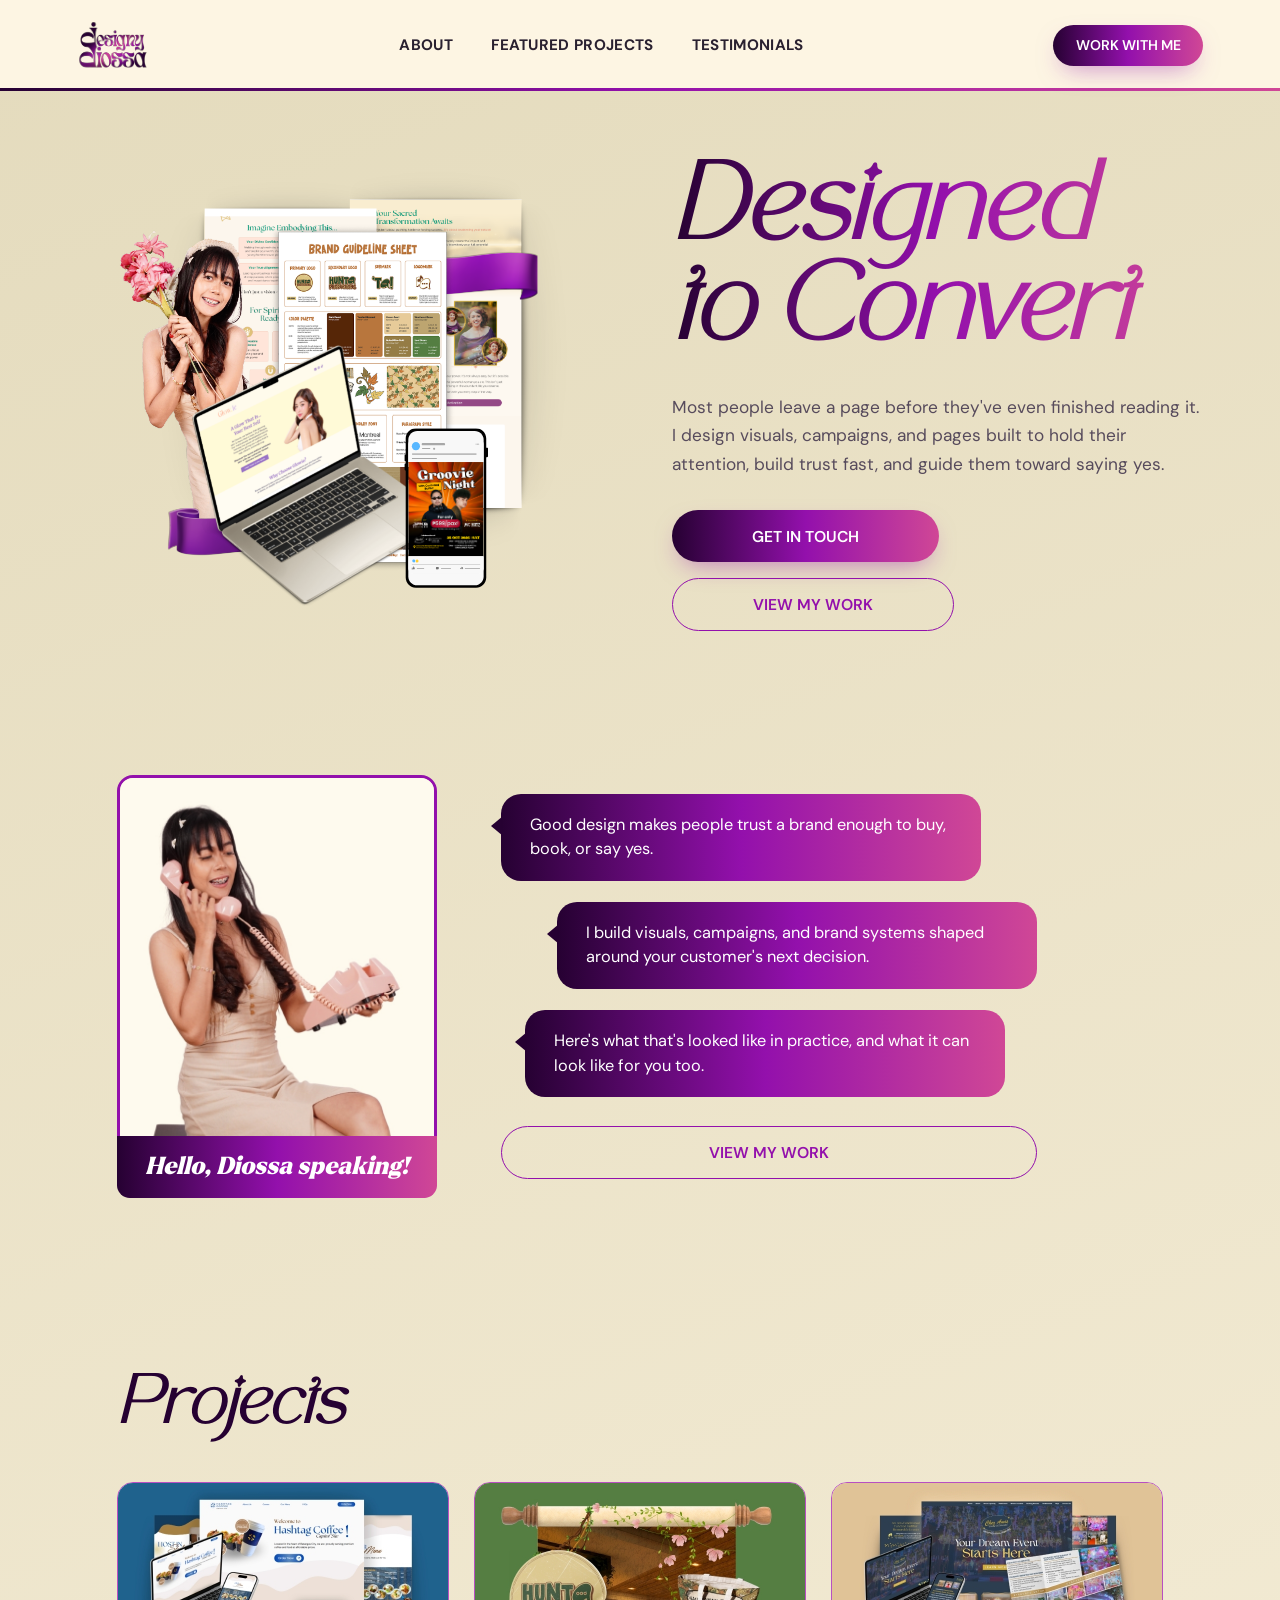
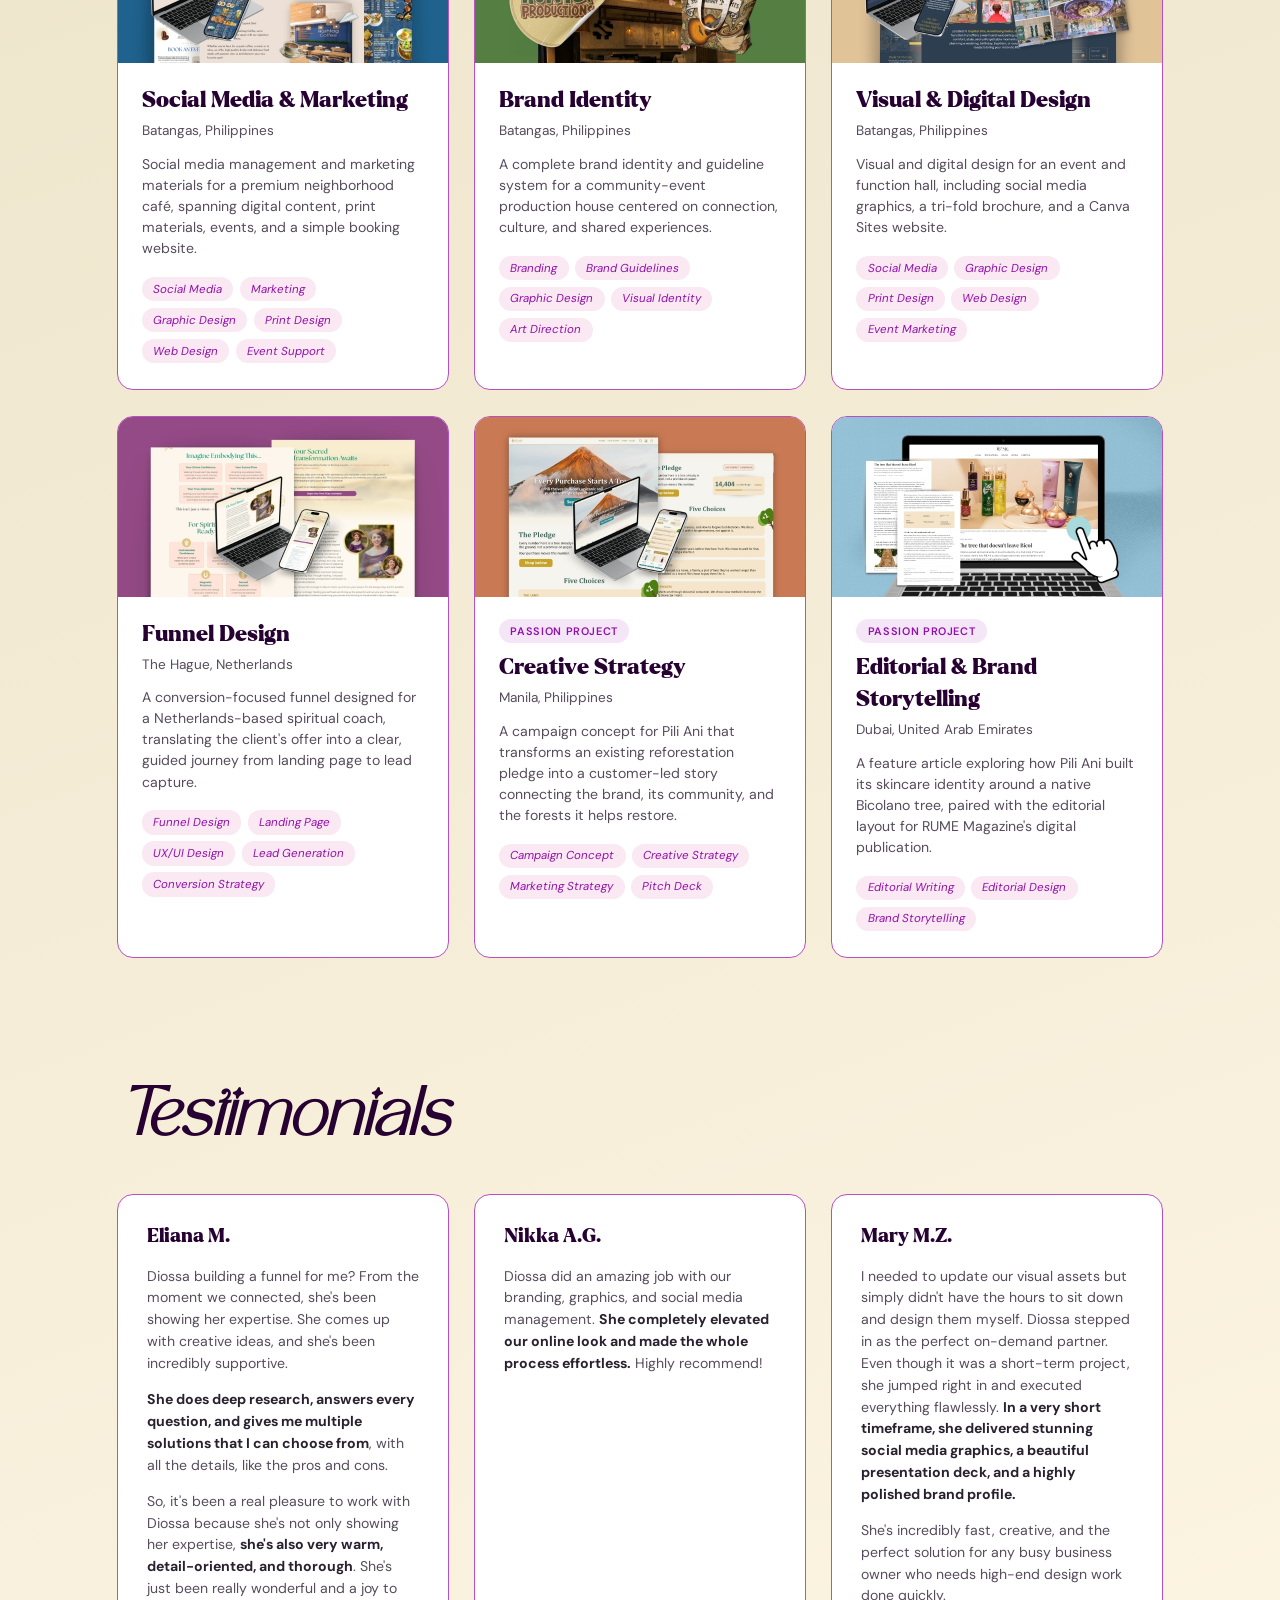
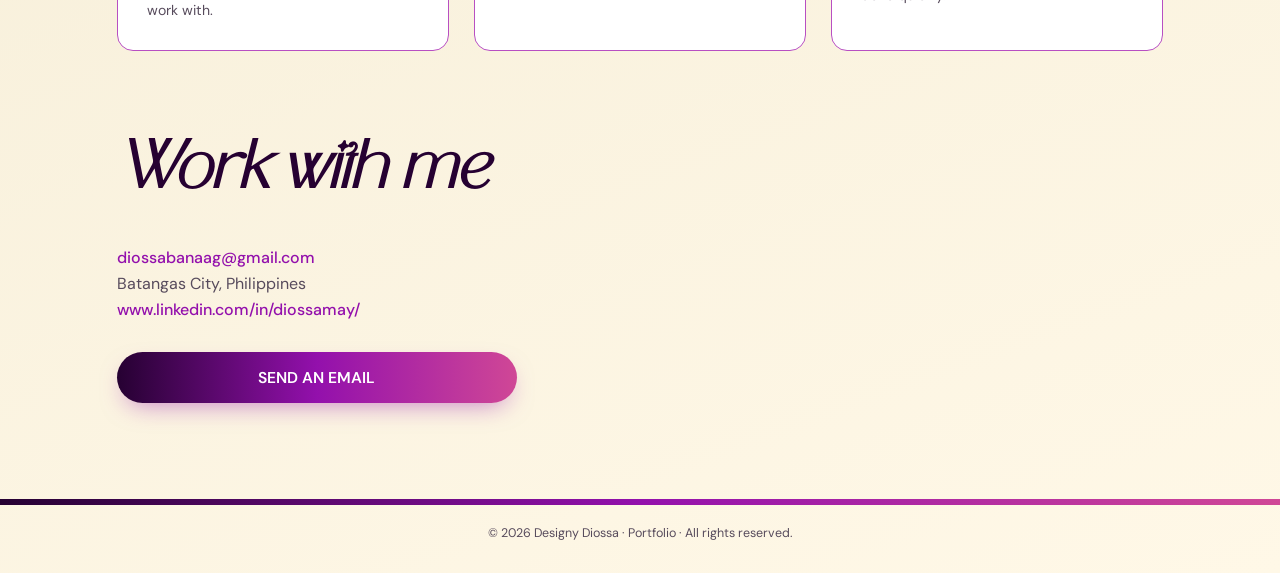
==== index.html @ 398e365a "Moved files" ====
<!DOCTYPE html>
<html lang="en">
<head>
<meta charset="UTF-8">
<meta name="viewport" content="width=device-width, initial-scale=1.0">
<title>Designy Diossa Portfolio</title>
<meta name="description" content="Creating engaging visuals, marketing content, and digital experiences that help businesses stand out and connect with their audience.">

<!-- Favicons -->
<link rel="icon" type="image/png" sizes="32x32" href="assets/favicon-32.png">
<link rel="icon" type="image/png" sizes="16x16" href="assets/favicon-16.png">
<link rel="apple-touch-icon" sizes="180x180" href="assets/favicon-180.png">
<link rel="icon" type="image/png" sizes="192x192" href="assets/favicon-192.png">

<link rel="preconnect" href="https://fonts.googleapis.com">
<link rel="preconnect" href="https://fonts.gstatic.com" crossorigin>
<link href="https://fonts.googleapis.com/css2?family=DM+Sans:wght@400;500;600;700&family=Cormorant+Garamond:ital,wght@0,600;1,600&display=swap" rel="stylesheet">
<link rel="stylesheet" href="style.css">
</head>
<body>

<!-- ============ NAV ============ -->
<nav class="nav">
  <div class="nav-inner">
    <a href="#" class="nav-logo"><img src="assets/wordmark_logo.svg" alt="Designy Diossa"></a>
    <div class="nav-links">
      <a href="#about">About</a>
      <a href="#projects">Featured Projects</a>
      <a href="#testimonials">Testimonials</a>
    </div>
    <a href="#contact" class="btn btn--gradient btn--small">Work With Me</a>
  </div>
</nav>

<!-- ============ HERO ============ -->
<header class="hero" id="about">
  <div class="hero-visual">
    <img src="assets/hero_collage.svg" alt="Sample of Designy Diossa's design work">
  </div>
  <div class="hero-text">
    <h1>Designed<br>to Convert</h1>
    <p class="hero-sub">Most people leave a page before they've even finished reading it. I design visuals, campaigns, and pages built to hold their attention, build trust fast, and guide them toward saying yes.</p>
    <div class="hero-btns">
      <a href="#contact" class="btn btn--gradient">Get in touch</a>
      <a href="#projects" class="btn btn--outline">View my work</a>
    </div>
  </div>
</header>

<!-- ============ INTRO / SPEECH BUBBLES ============ -->
<section class="intro">
  <div class="intro-photo">
    <img src="assets/avatar_card.jpg" alt="Diossa on a retro phone">
    <p class="intro-caption">Hello, Diossa speaking!</p>
  </div>
  <div class="intro-bubbles">
    <div class="bubble bubble--1"><p>Good design makes people trust a brand enough to buy, book, or say yes.</p></div>
    <div class="bubble bubble--2"><p>I build visuals, campaigns, and brand systems shaped around your customer's next decision.</p></div>
    <div class="bubble bubble--3"><p>Here's what that's looked like in practice, and what it can look like for you too.</p></div>
    <a href="#projects" class="btn btn--outline btn--wide">View my work</a>
  </div>
</section>

<!-- ============ PROJECTS ============ -->
<section class="projects" id="projects">
  <h2 class="section-title">Projects</h2>
  <div class="projects-grid">

    <a class="project-card" href="https://designydiossa.netlify.app/hashtag-coffee-smm" target="_blank" rel="noopener">
      <img src="assets/project1_thumb.jpg" alt="Social Media & Marketing project thumbnail">
      <div class="project-card-body">
        <h3>Social Media &amp; Marketing</h3>
        <p class="project-loc">Batangas, Philippines</p>
        <p class="project-desc">Social media management and marketing materials for a premium neighborhood caf&eacute;, spanning digital content, print materials, events, and a simple booking website.</p>
        <div class="tag-row">
          <span class="tag">Social Media</span><span class="tag">Marketing</span><span class="tag">Graphic Design</span>
          <span class="tag">Print Design</span><span class="tag">Web Design</span><span class="tag">Event Support</span>
        </div>
      </div>
    </a>

    <a class="project-card" href="https://designydiossa.netlify.app/hunta-branding" target="_blank" rel="noopener">
      <img src="assets/project2_thumb.jpg" alt="Brand Identity project thumbnail">
      <div class="project-card-body">
        <h3>Brand Identity</h3>
        <p class="project-loc">Batangas, Philippines</p>
        <p class="project-desc">A complete brand identity and guideline system for a community-event production house centered on connection, culture, and shared experiences.</p>
        <div class="tag-row">
          <span class="tag">Branding</span><span class="tag">Brand Guidelines</span><span class="tag">Graphic Design</span>
          <span class="tag">Visual Identity</span><span class="tag">Art Direction</span>
        </div>
      </div>
    </a>

    <a class="project-card" href="https://designydiossa.netlify.app/chez-amis-smm" target="_blank" rel="noopener">
      <img src="assets/project3_thumb.jpg" alt="Visual & Digital Design project thumbnail">
      <div class="project-card-body">
        <h3>Visual &amp; Digital Design</h3>
        <p class="project-loc">Batangas, Philippines</p>
        <p class="project-desc">Visual and digital design for an event and function hall, including social media graphics, a tri-fold brochure, and a Canva Sites website.</p>
        <div class="tag-row">
          <span class="tag">Social Media</span><span class="tag">Graphic Design</span><span class="tag">Print Design</span>
          <span class="tag">Web Design</span><span class="tag">Event Marketing</span>
        </div>
      </div>
    </a>

    <a class="project-card" href="https://designydiossa.netlify.app/alchemy-of-unity-funnels" target="_blank" rel="noopener">
      <img src="assets/project4_thumb.jpg" alt="Funnel Design project thumbnail">
      <div class="project-card-body">
        <h3>Funnel Design</h3>
        <p class="project-loc">The Hague, Netherlands</p>
        <p class="project-desc">A conversion-focused funnel designed for a Netherlands-based spiritual coach, translating the client's offer into a clear, guided journey from landing page to lead capture.</p>
        <div class="tag-row">
          <span class="tag">Funnel Design</span><span class="tag">Landing Page</span><span class="tag">UX/UI Design</span>
          <span class="tag">Lead Generation</span><span class="tag">Conversion Strategy</span>
        </div>
      </div>
    </a>

    <a class="project-card" href="https://designydiossa.netlify.app/pili-ani-pitch" target="_blank" rel="noopener">
      <img src="assets/project5_thumb.jpg" alt="Creative Strategy project thumbnail">
      <div class="project-card-body">
        <span class="passion-tag">Passion Project</span>
        <h3>Creative Strategy</h3>
        <p class="project-loc">Manila, Philippines</p>
        <p class="project-desc">A campaign concept for Pili Ani that transforms an existing reforestation pledge into a customer-led story connecting the brand, its community, and the forests it helps restore.</p>
        <div class="tag-row">
          <span class="tag">Campaign Concept</span><span class="tag">Creative Strategy</span>
          <span class="tag">Marketing Strategy</span><span class="tag">Pitch Deck</span>
        </div>
      </div>
    </a>

    <a class="project-card" href="https://designydiossa.netlify.app/rume-editorial" target="_blank" rel="noopener">
      <img src="assets/project6_thumb.jpg" alt="Editorial & Brand Storytelling project thumbnail">
      <div class="project-card-body">
        <span class="passion-tag">Passion Project</span>
        <h3>Editorial &amp; Brand Storytelling</h3>
        <p class="project-loc">Dubai, United Arab Emirates</p>
        <p class="project-desc">A feature article exploring how Pili Ani built its skincare identity around a native Bicolano tree, paired with the editorial layout for RUME Magazine's digital publication.</p>
        <div class="tag-row">
          <span class="tag">Editorial Writing</span><span class="tag">Editorial Design</span><span class="tag">Brand Storytelling</span>
        </div>
      </div>
    </a>

  </div>
</section>

<!-- ============ TESTIMONIALS ============ -->
<section class="testimonials" id="testimonials">
  <h2 class="section-title">Testimonials</h2>
  <div class="testimonials-grid">

    <div class="testimonial-card">
      <h4>Eliana M.</h4>
      <p>Diossa building a funnel for me? From the moment we connected, she's been showing her expertise. She comes up with creative ideas, and she's been incredibly supportive.</p>
      <p><strong>She does deep research, answers every question, and gives me multiple solutions that I can choose from</strong>, with all the details, like the pros and cons.</p>
      <p>So, it's been a real pleasure to work with Diossa because she's not only showing her expertise, <strong>she's also very warm, detail-oriented, and thorough</strong>. She's just been really wonderful and a joy to work with.</p>
    </div>

    <div class="testimonial-card">
      <h4>Nikka A.G.</h4>
      <p>Diossa did an amazing job with our branding, graphics, and social media management. <strong>She completely elevated our online look and made the whole process effortless.</strong> Highly recommend!</p>
    </div>

    <div class="testimonial-card">
      <h4>Mary M.Z.</h4>
      <p>I needed to update our visual assets but simply didn't have the hours to sit down and design them myself. Diossa stepped in as the perfect on-demand partner. Even though it was a short-term project, she jumped right in and executed everything flawlessly. <strong>In a very short timeframe, she delivered stunning social media graphics, a beautiful presentation deck, and a highly polished brand profile.</strong></p>
      <p>She's incredibly fast, creative, and the perfect solution for any busy business owner who needs high-end design work done quickly.</p>
    </div>

  </div>
</section>

<!-- ============ CONTACT ============ -->
<section class="contact" id="contact">
  <h2 class="section-title">Work with me</h2>
  <div class="contact-info">
    <p><a href="mailto:diossabanaag@gmail.com">diossabanaag@gmail.com</a></p>
    <p>Batangas City, Philippines</p>
    <p><a href="https://www.linkedin.com/in/diossamay/" target="_blank" rel="noopener">www.linkedin.com/in/diossamay/</a></p>
  </div>
  <a href="mailto:diossabanaag@gmail.com" class="btn btn--gradient btn--wide">Send an Email</a>
</section>

<footer class="site-footer">
  <div class="footer-bar"></div>
  <p>&copy; 2026 Designy Diossa &middot; Portfolio &middot; All rights reserved.</p>
</footer>

<script src="script.js"></script>
</body>
</html>
---- style.css ----
/* ===========================================================
   Designy Diossa — Portfolio Home
   =========================================================== */
@font-face {
  font-family: 'Larken';
  src: url('assets/fonts/Larken.ttf') format('truetype');
  font-weight: normal;
  font-style: normal;
}
@font-face {
  font-family: 'Tan Mon Cheri';
  src: url('assets/fonts/TAN-MON-CHERI.otf') format('opentype');
  font-weight: normal;
  font-style: normal;
}

:root {
  --grad-btn: linear-gradient(90deg, #260132, #9310AC, #D04796);
  --bg-start: #e4dbbd;
  --bg-end: #fff8e7;
  --plum: #260132;
  --magenta: #9310AC;
  --pink: #D04796;
  --ink: #2A2130;
  --ink-soft: #574B5C;

  --font-display: 'Larken', Georgia, serif;
  --font-hero: 'Tan Mon Cheri', Georgia, serif;
  --font-body: 'DM Sans', -apple-system, 'Segoe UI', sans-serif;
}

* { box-sizing: border-box; }
html { scroll-behavior: smooth; }

body {
  margin: 0;
  font-family: var(--font-body);
  color: var(--ink);
  background: linear-gradient(160deg, var(--bg-start), var(--bg-end));
  -webkit-font-smoothing: antialiased;
}

img { max-width: 100%; display: block; }
a { color: inherit; }

/* ============ BUTTONS ============ */
.btn {
  display: inline-flex;
  align-items: center;
  justify-content: center;
  padding: 0.95rem 5rem;
  border-radius: 30px;  font-family: var(--font-body);
  font-weight: 600;
  font-size: 0.98rem;
  text-decoration: none;
  cursor: pointer;
  border: none;
  text-transform: uppercase;
  transition: transform 0.2s, box-shadow 0.2s;
}
.btn--gradient {
  background: var(--grad-btn);
  color: #fff;
  box-shadow: 0 10px 26px -10px rgba(147,16,172,0.55);
}
.btn--gradient:hover { transform: translateY(-2px); box-shadow: 0 14px 30px -10px rgba(147,16,172,0.6); }
.btn--outline {
  background: transparent;
  color: var(--magenta);
  border: 1.5px solid var(--magenta);
}
.btn--outline:hover { background: rgba(147,16,172,0.06); transform: translateY(-2px); }
.btn--small { padding: 0.7rem 1.4rem; font-size: 0.88rem; }
.btn--wide { width: 100%; max-width: 500px; }

/* ============ NAV ============ */
.nav { padding: 1.4rem 6vw; position: sticky; top: 0; background: rgba(255,248,231,0.9); backdrop-filter: blur(8px); z-index: 50; }
.nav::after { content: ''; position: absolute; bottom: 0; left: 0; right: 0; height: 3px; background: var(--grad-btn); }
.nav-inner { max-width: 1200px; margin: 0 auto; display: flex; align-items: center; justify-content: space-between; }
.nav-logo img { height: 46px; width: auto; }
.nav-links { display: flex; gap: 2.4rem; }
.nav-links a { text-decoration: none; color: var(--ink); font-weight: 700; font-size: 0.95rem; letter-spacing: 0.02em; text-transform: uppercase; }
.nav-links a:hover { color: var(--magenta); }

/* ============ HERO ============ */
.hero {
  max-width: 1400px;
  margin: 2rem auto 0;
  padding: 2rem 6vw 4rem;
  display: flex;
  align-items: center;
  gap: 4rem;
}
.hero-visual { flex: 1; }
.hero-visual img { border-radius: 14px; }
.hero-text { flex: 1; }
.hero-text h1 {
  font-family: var(--font-hero);
  font-style: italic;
  font-weight: 600;
  font-size: clamp(3rem, 6vw, 4.8rem);
  line-height: 1.3;
  padding-top: 0.15em;    
  padding-bottom: 0.1em;
  margin: 0 0 1.2rem;
  background: var(--grad-btn);
  -webkit-background-clip: text;
  background-clip: text;
  color: transparent;
  overflow: visible;     
}
.hero-sub { font-size: 1.08rem; line-height: 1.65; color: var(--ink-soft); max-width: 46ch; margin: 0 0 2rem; }
.hero-btns { display: flex; gap: 1rem; flex-wrap: wrap; }

/* ============ INTRO / BUBBLES ============ */
.intro {
  max-width: 1200px;
  margin: 3rem auto;
  padding: 2rem 6vw 5rem;
  display: flex;
  gap: 4rem;
  align-items: center;
}
.intro-photo { flex: 0 0 320px; position: relative; }
.intro-photo img { border: 3px solid var(--magenta); border-radius: 16px; width: 100%; }
.intro-caption {
  position: absolute;
  bottom: 0; left: 0; right: 0;
  margin: 0;
  background: var(--grad-btn);
  color: #fff;
  font-family: var(--font-display);
  font-style: italic;
  font-size: 1.5rem;
  text-align: center;
  padding: 0.9rem;
  border-radius: 0 0 13px 13px;
}
.intro-bubbles { flex: 1; display: flex; flex-direction: column; gap: 1.3rem; align-items: flex-start; }
.bubble {
  position: relative;
  background: var(--grad-btn);
  color: #fff;
  padding: 1.2rem 1.8rem;
  border-radius: 20px;   /* was 24px 24px 24px 4px — now uniform */
  max-width: 480px;
}
.bubble::after {
  content: '';
  position: absolute;
  left: -10px;
  top: 22px;
  width: 0;
  height: 0;
  border-top: 10px solid transparent;
  border-bottom: 10px solid transparent;
  border-right: 12px solid #260132;
}
.bubble p { margin: 0; font-size: 1.02rem; line-height: 1.5; }
.bubble--1 { align-self: flex-start; }
.bubble--2 { align-self: flex-start; margin-left: 3.5rem; }
.bubble--3 { align-self: flex-start; margin-left: 1.5rem; }
.intro-bubbles .btn {
  margin-top: 0.5rem;
  align-self: flex-start; width: calc(3.5rem + 480px);  max-width: 100%; }

/* ============ SECTION TITLES ============ */
.section-title {
  font-family: var(--font-hero);
  font-style: italic;
  font-weight: 600;
  font-size: clamp(2.2rem, 4.5vw, 3rem);
  color: var(--plum);
  margin: 0 0 2.5rem;
}
/* ============ PROJECTS ============ */
.projects { max-width: 1200px; margin: 0 auto; padding: 3rem 6vw 5rem; }
.projects-grid { display: grid; grid-template-columns: repeat(3, 1fr); gap: 1.6rem; }
.project-card {
  display: block;
  text-decoration: none;
  color: var(--ink);
  background: #fff;
  border: 1.5px solid #B84FC2;
  border-radius: 16px;
  overflow: hidden;
  transition: transform 0.25s, box-shadow 0.25s;
}
.project-card:hover { transform: translateY(-5px); box-shadow: 0 20px 40px -20px rgba(147,16,172,0.4); }
.project-card img { width: 100%; height: 180px; object-fit: cover; }
.project-card-body { padding: 1.4rem 1.5rem 1.6rem; }
.project-card h3 { font-family: var(--font-display); font-weight: 500; font-size: 1.4rem; margin: 0 0 0.3rem; color: var(--plum); }
.project-loc { font-size: 0.85rem; color: var(--ink-soft); margin: 0 0 0.9rem; }
.project-desc { font-size: 0.88rem; line-height: 1.5; color: var(--ink-soft); margin: 0 0 1.1rem; min-height: 4.5em; }
.passion-tag {
  display: inline-block;
  font-size: 0.68rem;
  font-weight: 600;
  letter-spacing: 0.06em;
  text-transform: uppercase;
  color: var(--magenta);
  background: rgba(147,16,172,0.1);
  padding: 0.3rem 0.7rem;
  border-radius: 12px;
  margin-bottom: 0.6rem;
}
.tag-row { display: flex; flex-wrap: wrap; gap: 0.4rem; }
.tag {
  font-size: 0.72rem;
  font-style: italic;
  color: var(--magenta);
  background: rgba(208,71,150,0.12);
  padding: 0.3rem 0.7rem;
  border-radius: 12px;
}

/* ============ TESTIMONIALS ============ */
.testimonials { max-width: 1200px; margin: 0 auto; padding: 3rem 6vw 5rem; }
.testimonials-grid { display: grid; grid-template-columns: repeat(3, 1fr); gap: 1.6rem; }
.testimonial-card {
  background: #fff;
  border: 1.5px solid #B84FC2;
  border-radius: 16px;
  padding: 1.8rem;
}
.testimonial-card h4 { font-family: var(--font-display); font-weight: 500; font-size: 1.2rem; color: var(--plum); margin: 0 0 1rem; }
.testimonial-card p { font-size: 0.88rem; line-height: 1.55; color: var(--ink-soft); margin: 0 0 0.9rem; }
.testimonial-card p:last-child { margin-bottom: 0; }
.testimonial-card strong { color: var(--ink); }

/* ============ CONTACT ============ */
.contact {
  max-width: 1200px; 
  margin: 0 auto;
  padding: 0.5rem 6vw 6rem;
  text-align: left;
}
.contact-info,
.contact .btn {
  max-width: 400px;
}
.contact-info { margin-bottom: 2rem; }
.contact-info p { font-size: 1rem; margin: 0.3rem 0; color: var(--ink-soft); }
.contact-info a { text-decoration: none; color: var(--magenta); font-weight: 500; }
.contact-info a:hover { text-decoration: underline; }

/* ============ FOOTER ============ */
.site-footer { text-align: center; padding-bottom: 2rem; }
.footer-bar { height: 6px; background: var(--grad-btn); }
.site-footer p { font-size: 0.78rem; color: var(--ink-soft); margin: 1.2rem 0 0; }

/* ============ RESPONSIVE ============ */
@media (max-width: 900px) {
  .nav-links { display: none; }
  .hero { flex-direction: column; gap: 2.5rem; padding-top: 1rem; }
  .intro { flex-direction: column; gap: 2.5rem; }
  .intro-photo { flex: none; width: 100%; max-width: 320px; }
  .projects-grid, .testimonials-grid { grid-template-columns: 1fr; }
  .bubble, .bubble--2, .bubble--3 { align-self: stretch; max-width: none; }
}
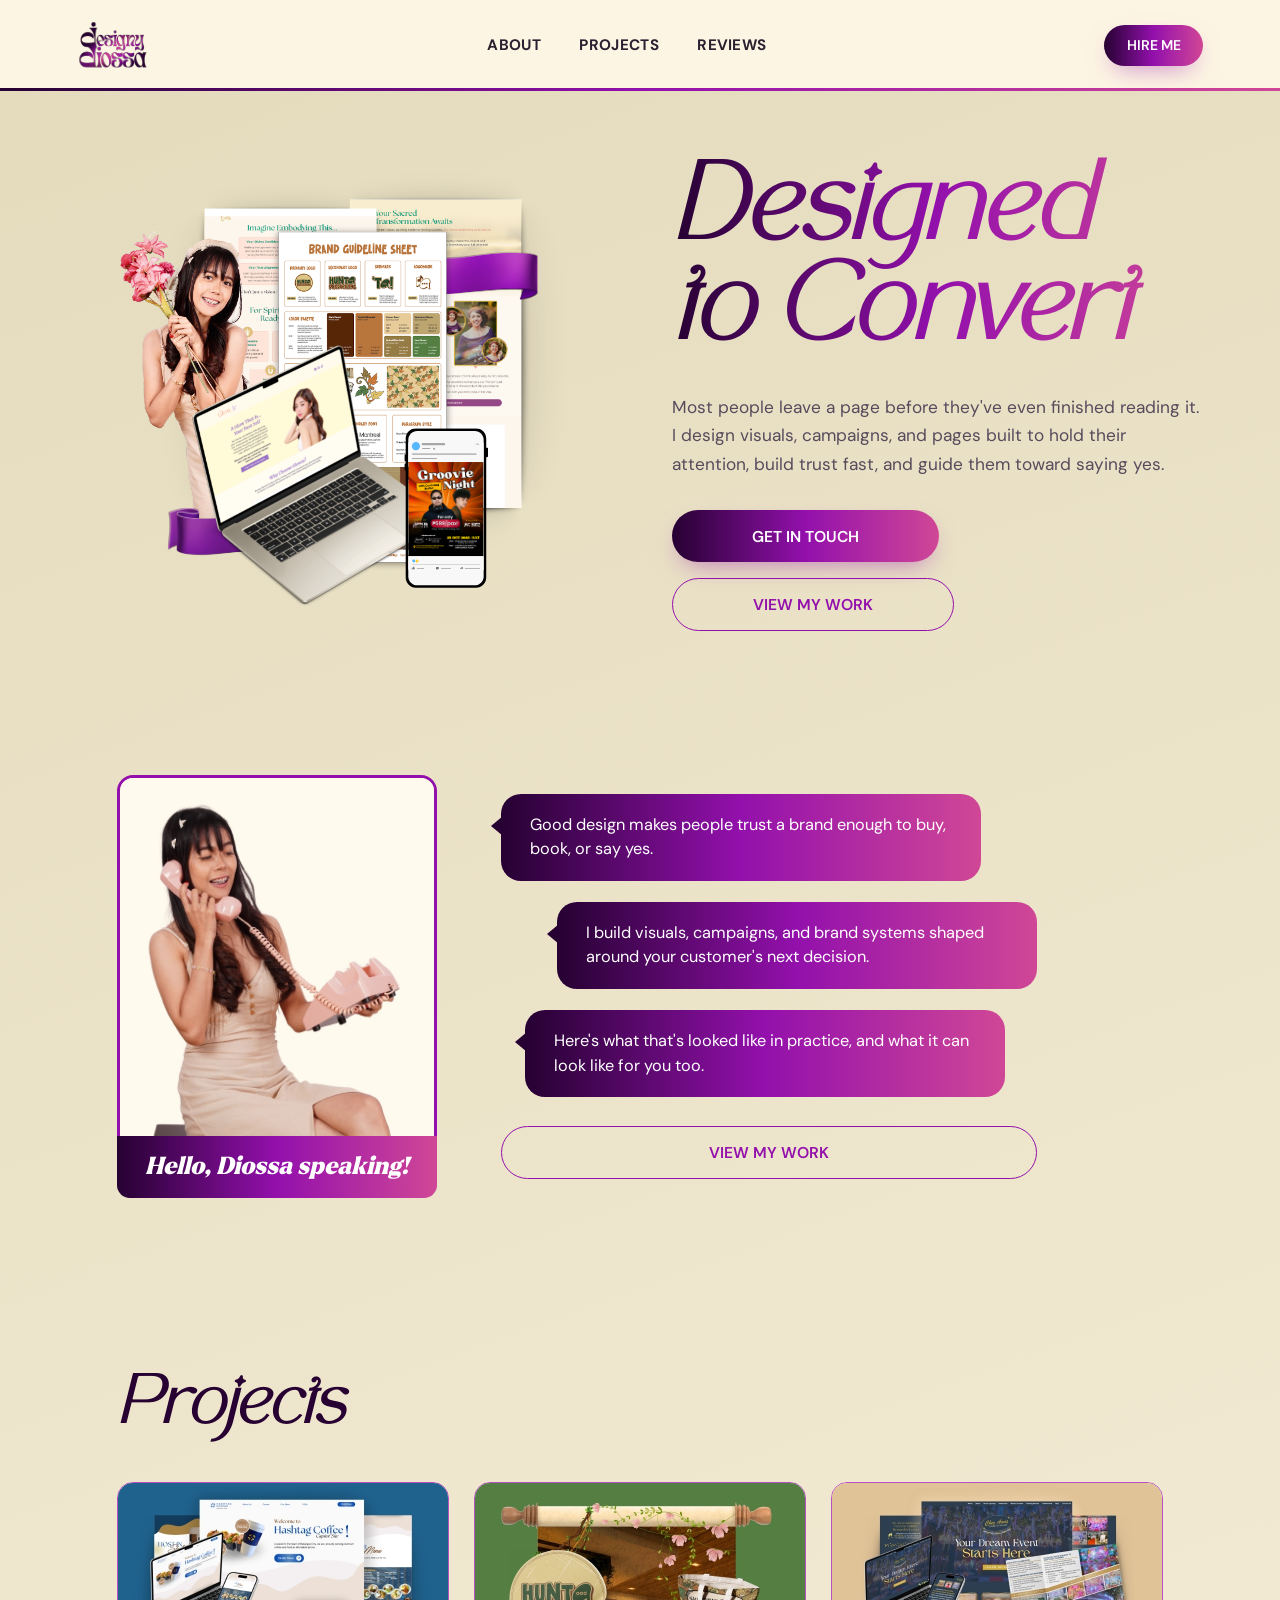
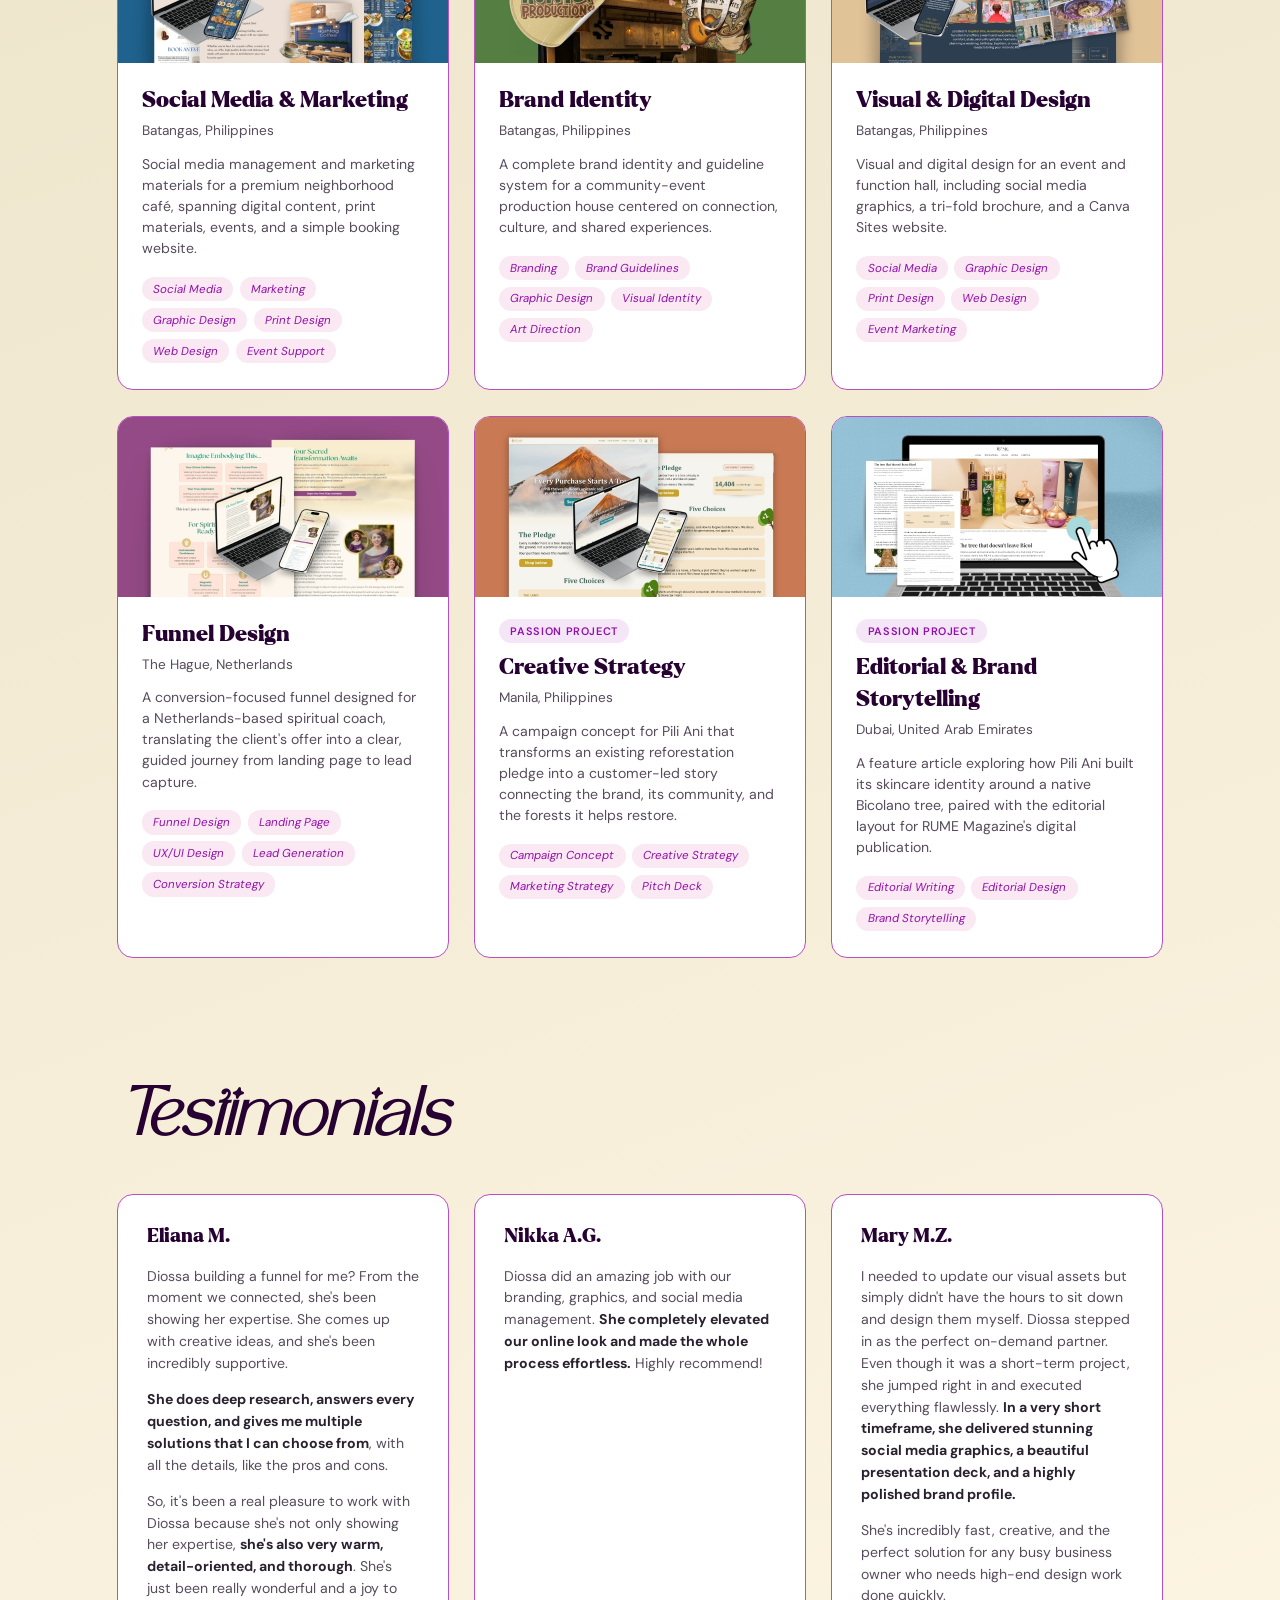
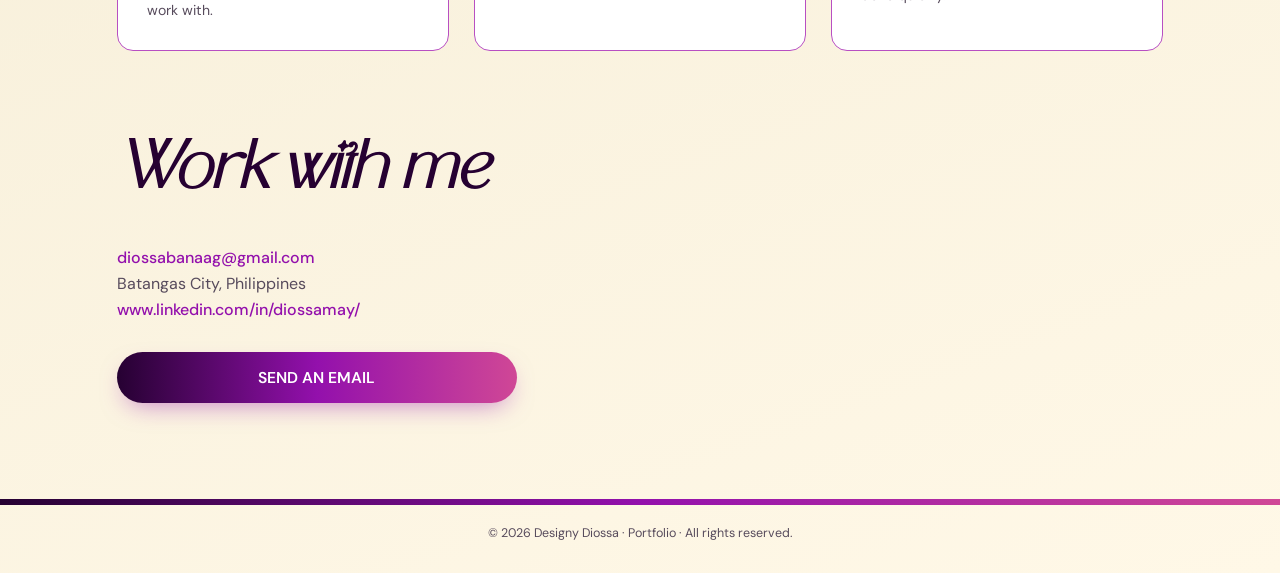
==== commit 76d9cbc8: "Update navigation links and button text in index.html" ====
--- a/index.html
+++ b/index.html
@@ -25,10 +25,10 @@
     <a href="#" class="nav-logo"><img src="assets/wordmark_logo.svg" alt="Designy Diossa"></a>
     <div class="nav-links">
       <a href="#about">About</a>
-      <a href="#projects">Featured Projects</a>
-      <a href="#testimonials">Testimonials</a>
+      <a href="#projects">Projects</a>
+      <a href="#testimonials">Reviews</a>
     </div>
-    <a href="#contact" class="btn btn--gradient btn--small">Work With Me</a>
+    <a href="#contact" class="btn btn--gradient btn--small">Hire Me</a>
   </div>
 </nav>
 
@@ -66,7 +66,7 @@
   <h2 class="section-title">Projects</h2>
   <div class="projects-grid">
 
-    <a class="project-card" href="https://designydiossa.netlify.app/hashtag-coffee-smm" target="_blank" rel="noopener">
+ <a class="project-card" href="/hashtag-coffee-smm/" target="_blank" rel="noopener">
       <img src="assets/project1_thumb.jpg" alt="Social Media & Marketing project thumbnail">
       <div class="project-card-body">
         <h3>Social Media &amp; Marketing</h3>
@@ -79,7 +79,7 @@
       </div>
     </a>
 
-    <a class="project-card" href="https://designydiossa.netlify.app/hunta-branding" target="_blank" rel="noopener">
+   <a class="project-card" href="/hunta-branding/" target="_blank" rel="noopener">
       <img src="assets/project2_thumb.jpg" alt="Brand Identity project thumbnail">
       <div class="project-card-body">
         <h3>Brand Identity</h3>
@@ -92,7 +92,7 @@
       </div>
     </a>
 
-    <a class="project-card" href="https://designydiossa.netlify.app/chez-amis-smm" target="_blank" rel="noopener">
+ <a class="project-card" href="/chez-amis-smm/" target="_blank" rel="noopener">
       <img src="assets/project3_thumb.jpg" alt="Visual & Digital Design project thumbnail">
       <div class="project-card-body">
         <h3>Visual &amp; Digital Design</h3>
@@ -105,8 +105,8 @@
       </div>
     </a>
 
-    <a class="project-card" href="https://designydiossa.netlify.app/alchemy-of-unity-funnels" target="_blank" rel="noopener">
-      <img src="assets/project4_thumb.jpg" alt="Funnel Design project thumbnail">
+<a class="project-card" href="/alchemy-of-unity-funnels/" target="_blank" rel="noopener">
+<img src="assets/project4_thumb.jpg" alt="Funnel Design project thumbnail">
       <div class="project-card-body">
         <h3>Funnel Design</h3>
         <p class="project-loc">The Hague, Netherlands</p>
@@ -118,7 +118,7 @@
       </div>
     </a>
 
-    <a class="project-card" href="https://designydiossa.netlify.app/pili-ani-pitch" target="_blank" rel="noopener">
+    <a class="project-card" href="/pili-ani-pitch/" target="_blank" rel="noopener">
       <img src="assets/project5_thumb.jpg" alt="Creative Strategy project thumbnail">
       <div class="project-card-body">
         <span class="passion-tag">Passion Project</span>
@@ -132,7 +132,7 @@
       </div>
     </a>
 
-    <a class="project-card" href="https://designydiossa.netlify.app/rume-editorial" target="_blank" rel="noopener">
+    <a class="project-card" href="/rume-editorial/" target="_blank" rel="noopener">
       <img src="assets/project6_thumb.jpg" alt="Editorial & Brand Storytelling project thumbnail">
       <div class="project-card-body">
         <span class="passion-tag">Passion Project</span>
--- a/style.css
+++ b/style.css
@@ -258,3 +258,197 @@
   .projects-grid, .testimonials-grid { grid-template-columns: 1fr; }
   .bubble, .bubble--2, .bubble--3 { align-self: stretch; max-width: none; }
 }
+
+/* ===========================================================
+   MOBILE RESPONSIVENESS — ADDITIONAL OVERRIDES ONLY
+   =========================================================== */
+
+/* ---------- COMPACT MOBILE NAV ---------- */
+
+@media (max-width: 900px) {
+
+  .nav {
+    padding: 0.6rem 3vw;
+  }
+
+  .nav-inner {
+    flex-direction: row;
+    align-items: center;
+    justify-content: space-between;
+    gap: 0.4rem;
+  }
+
+  .nav-logo {
+    flex-shrink: 0;
+  }
+
+  .nav-logo img {
+    height: 30px;
+    box-shadow: none !important;
+  }
+
+  .nav-links {
+    display: flex;
+    flex: 1;
+    flex-wrap: nowrap;
+    justify-content: flex-end;
+    align-items: center;
+    gap: 0.55rem;
+    width: auto;
+  }
+
+  .nav-links a {
+    font-size: 0.58rem;
+    letter-spacing: 0;
+    white-space: nowrap;
+  }
+
+
+
+  /* ---------- HERO ---------- */
+
+  .hero {
+    flex-direction: column;
+    gap: 2rem;
+    padding: 1.5rem 5vw 3rem;
+    text-align: center;
+  }
+
+  .hero-text,
+  .hero-visual {
+    width: 100%;
+  }
+
+  .hero-sub {
+    margin-left: auto;
+    margin-right: auto;
+  }
+
+  .hero-btns {
+    justify-content: center;
+    align-items: center;
+    gap: 0.8rem;
+  }
+
+  /* Make both hero buttons the same size */
+  .hero-btns .btn {
+    width: 150px;
+    min-width: 150px;
+    padding: 0.8rem 0.5rem;
+    font-size: 0.78rem;
+    white-space: nowrap;
+  }
+
+
+  /* ---------- ABOUT / INTRO ---------- */
+
+  .intro {
+    flex-direction: column;
+    gap: 2rem;
+    padding: 2rem 5vw 4rem;
+    text-align: center;
+  }
+
+  .intro-photo {
+    flex: none;
+    width: 100%;
+    max-width: 320px;
+  }
+
+  .intro-bubbles {
+    width: 100%;
+    align-items: center;
+    gap: 1rem;
+  }
+
+  /* Smaller, mobile-friendly bubbles */
+  .bubble,
+  .bubble--2,
+  .bubble--3 {
+    align-self: center;
+    width: 100%;
+    max-width: 360px;
+    margin-left: 0;
+    padding: 0.9rem 1.1rem;
+    border-radius: 16px;
+  }
+
+  .bubble p {
+    font-size: 0.9rem;
+    line-height: 1.45;
+  }
+
+  /* Speech tail now points UP toward the photo */
+  .bubble::after {
+    left: 50%;
+    top: -10px;
+    transform: translateX(-50%);
+    border-left: 10px solid transparent;
+    border-right: 10px solid transparent;
+    border-bottom: 12px solid #260132;
+    border-top: none;
+  }
+
+  /* About button */
+  .intro-bubbles .btn {
+    align-self: center;
+    width: auto;
+    max-width: 100%;
+    min-width: 200px;
+    padding: 0.8rem 1.4rem;
+  }
+
+
+  /* ---------- SECTION TITLES ---------- */
+
+  .section-title {
+    text-align: center;
+  }
+
+
+  /* ---------- PROJECTS ---------- */
+
+  .projects {
+    padding-left: 5vw;
+    padding-right: 5vw;
+  }
+
+  .projects-grid {
+    grid-template-columns: 1fr;
+  }
+
+
+  /* ---------- TESTIMONIALS ---------- */
+
+  .testimonials {
+    padding-left: 5vw;
+    padding-right: 5vw;
+  }
+
+  .testimonials-grid {
+    grid-template-columns: 1fr;
+  }
+
+
+  /* ---------- CONTACT ---------- */
+
+  .contact {
+    padding-left: 5vw;
+    padding-right: 5vw;
+    text-align: center;
+  }
+
+  .contact-info,
+  .contact .btn {
+    margin-left: auto;
+    margin-right: auto;
+  }
+
+
+  /* ---------- PREVENT MOBILE HORIZONTAL CUT-OFF ---------- */
+
+  html,
+  body {
+    overflow-x: hidden;
+  }
+}
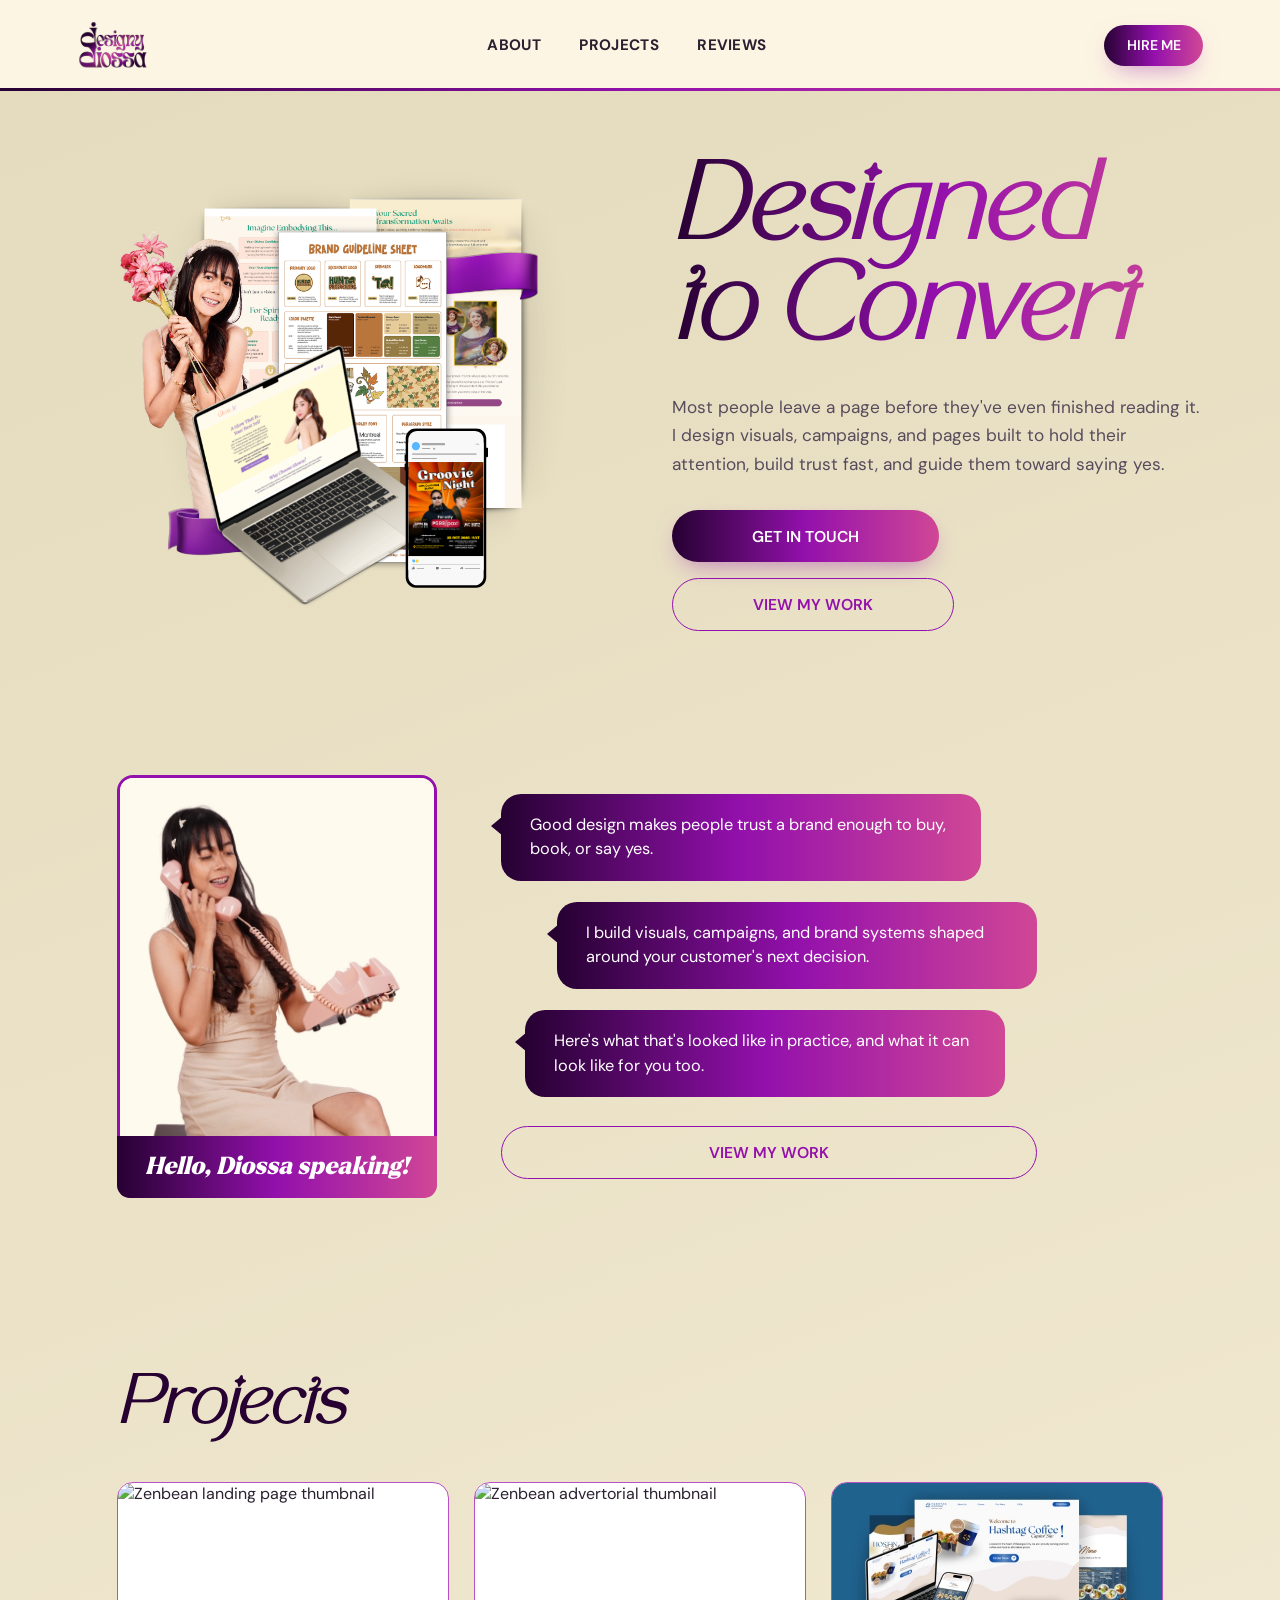
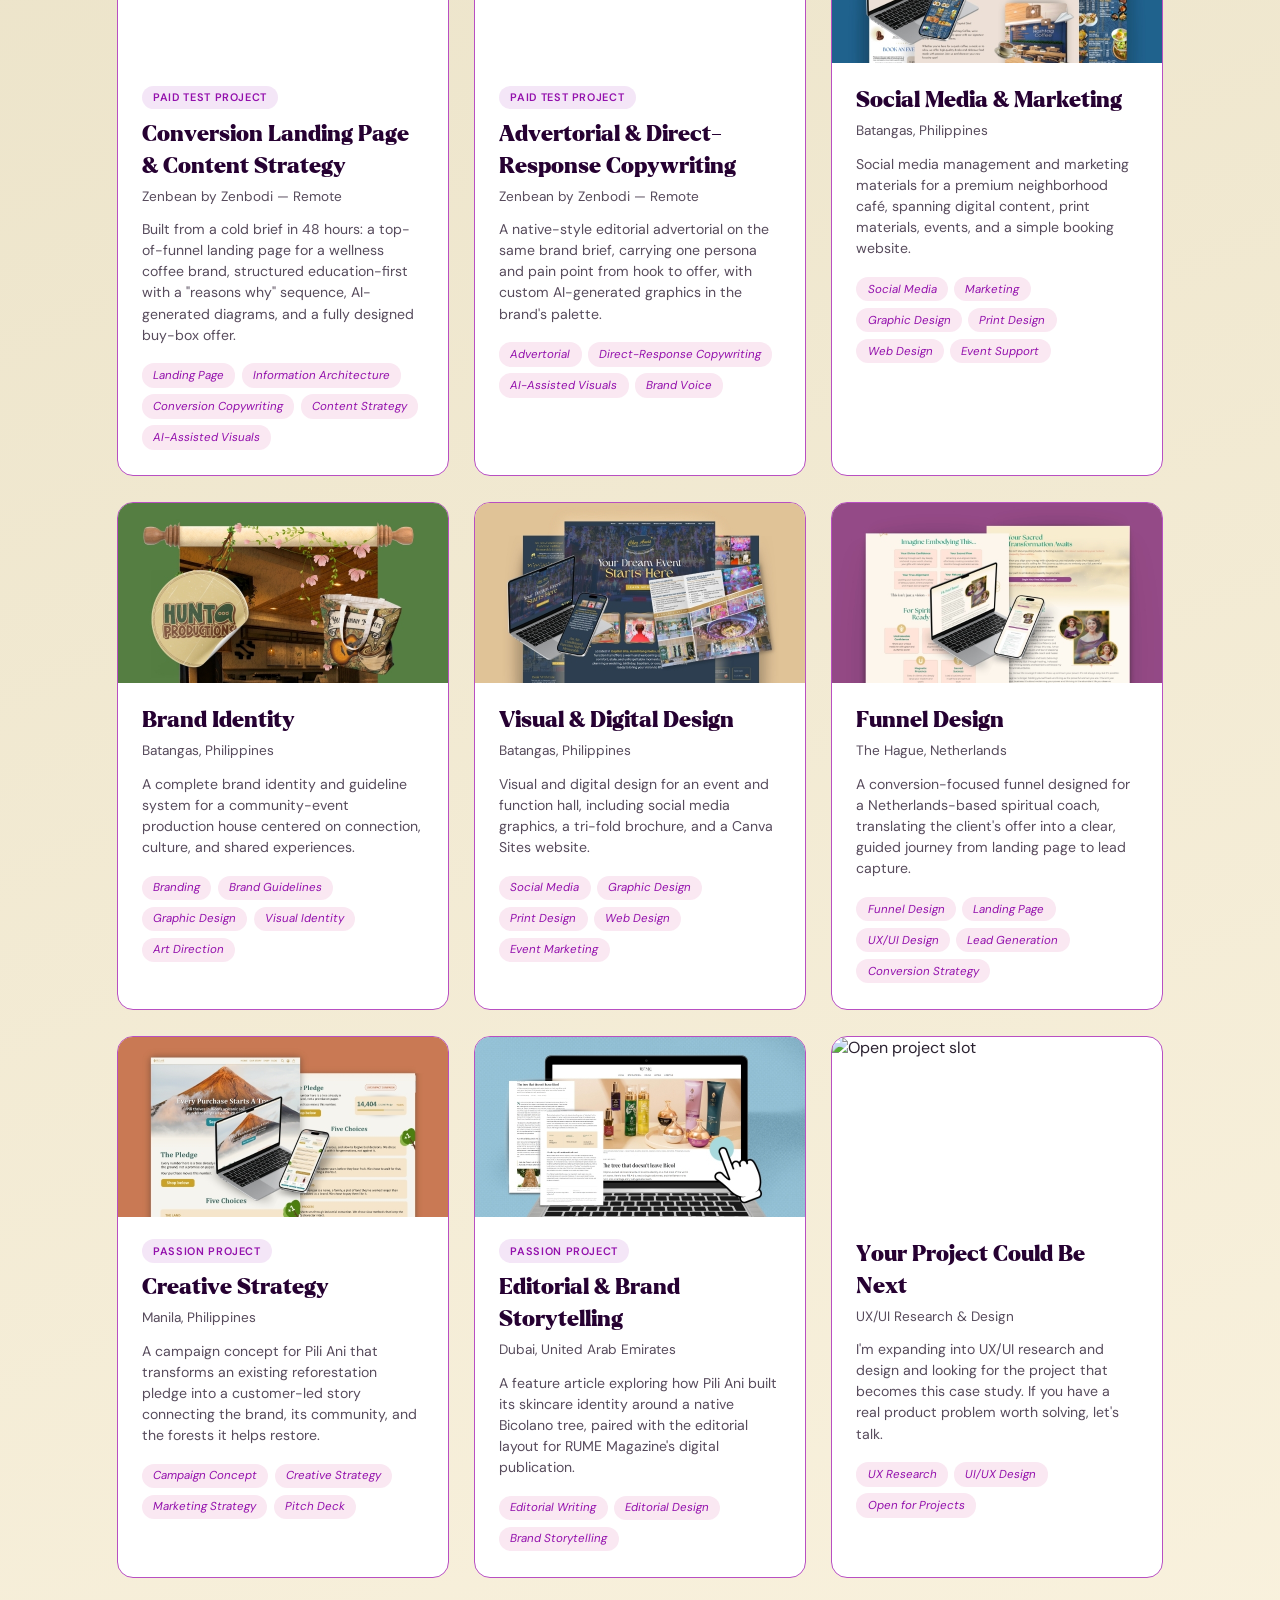
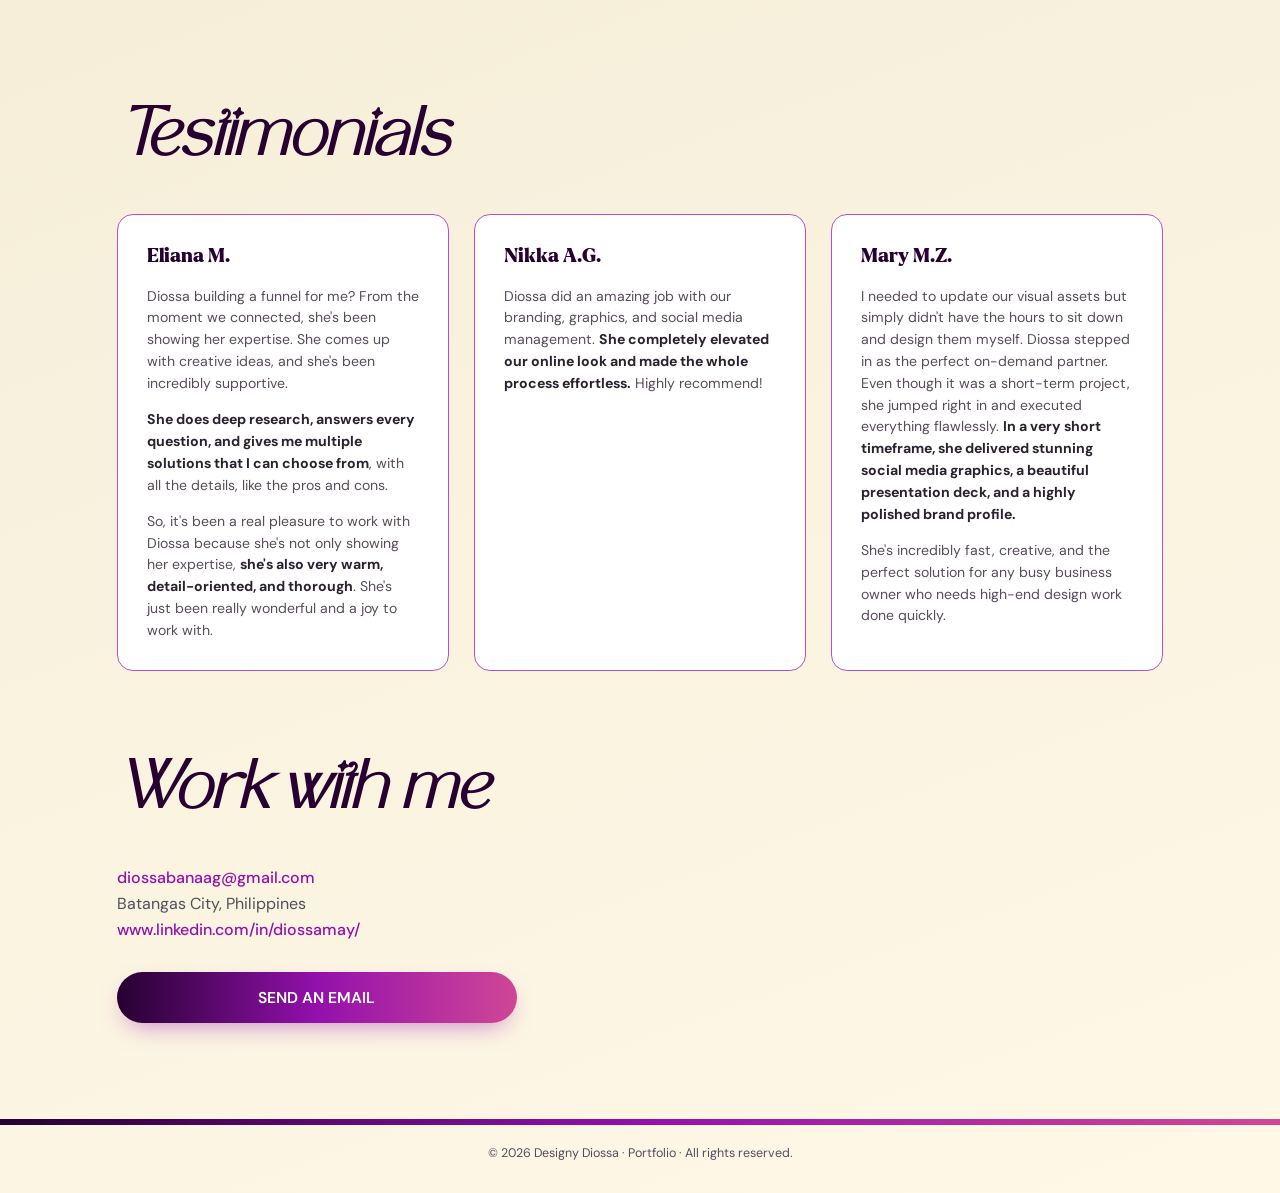
==== commit ea6c6d71: "Update project cards in index.html" ====
--- a/index.html
+++ b/index.html
@@ -64,88 +64,128 @@
 <!-- ============ PROJECTS ============ -->
 <section class="projects" id="projects">
   <h2 class="section-title">Projects</h2>
-  <div class="projects-grid">
-
- <a class="project-card" href="/hashtag-coffee-smm/" target="_blank" rel="noopener">
-      <img src="assets/project1_thumb.jpg" alt="Social Media & Marketing project thumbnail">
-      <div class="project-card-body">
-        <h3>Social Media &amp; Marketing</h3>
-        <p class="project-loc">Batangas, Philippines</p>
-        <p class="project-desc">Social media management and marketing materials for a premium neighborhood caf&eacute;, spanning digital content, print materials, events, and a simple booking website.</p>
-        <div class="tag-row">
-          <span class="tag">Social Media</span><span class="tag">Marketing</span><span class="tag">Graphic Design</span>
-          <span class="tag">Print Design</span><span class="tag">Web Design</span><span class="tag">Event Support</span>
-        </div>
-      </div>
-    </a>
-
-   <a class="project-card" href="/hunta-branding/" target="_blank" rel="noopener">
-      <img src="assets/project2_thumb.jpg" alt="Brand Identity project thumbnail">
-      <div class="project-card-body">
-        <h3>Brand Identity</h3>
-        <p class="project-loc">Batangas, Philippines</p>
-        <p class="project-desc">A complete brand identity and guideline system for a community-event production house centered on connection, culture, and shared experiences.</p>
-        <div class="tag-row">
-          <span class="tag">Branding</span><span class="tag">Brand Guidelines</span><span class="tag">Graphic Design</span>
-          <span class="tag">Visual Identity</span><span class="tag">Art Direction</span>
-        </div>
-      </div>
-    </a>
-
- <a class="project-card" href="/chez-amis-smm/" target="_blank" rel="noopener">
-      <img src="assets/project3_thumb.jpg" alt="Visual & Digital Design project thumbnail">
-      <div class="project-card-body">
-        <h3>Visual &amp; Digital Design</h3>
-        <p class="project-loc">Batangas, Philippines</p>
-        <p class="project-desc">Visual and digital design for an event and function hall, including social media graphics, a tri-fold brochure, and a Canva Sites website.</p>
-        <div class="tag-row">
-          <span class="tag">Social Media</span><span class="tag">Graphic Design</span><span class="tag">Print Design</span>
-          <span class="tag">Web Design</span><span class="tag">Event Marketing</span>
-        </div>
-      </div>
-    </a>
-
-<a class="project-card" href="/alchemy-of-unity-funnels/" target="_blank" rel="noopener">
-<img src="assets/project4_thumb.jpg" alt="Funnel Design project thumbnail">
-      <div class="project-card-body">
-        <h3>Funnel Design</h3>
-        <p class="project-loc">The Hague, Netherlands</p>
-        <p class="project-desc">A conversion-focused funnel designed for a Netherlands-based spiritual coach, translating the client's offer into a clear, guided journey from landing page to lead capture.</p>
-        <div class="tag-row">
-          <span class="tag">Funnel Design</span><span class="tag">Landing Page</span><span class="tag">UX/UI Design</span>
-          <span class="tag">Lead Generation</span><span class="tag">Conversion Strategy</span>
-        </div>
-      </div>
-    </a>
-
-    <a class="project-card" href="/pili-ani-pitch/" target="_blank" rel="noopener">
-      <img src="assets/project5_thumb.jpg" alt="Creative Strategy project thumbnail">
-      <div class="project-card-body">
-        <span class="passion-tag">Passion Project</span>
-        <h3>Creative Strategy</h3>
-        <p class="project-loc">Manila, Philippines</p>
-        <p class="project-desc">A campaign concept for Pili Ani that transforms an existing reforestation pledge into a customer-led story connecting the brand, its community, and the forests it helps restore.</p>
-        <div class="tag-row">
-          <span class="tag">Campaign Concept</span><span class="tag">Creative Strategy</span>
-          <span class="tag">Marketing Strategy</span><span class="tag">Pitch Deck</span>
-        </div>
-      </div>
-    </a>
-
-    <a class="project-card" href="/rume-editorial/" target="_blank" rel="noopener">
-      <img src="assets/project6_thumb.jpg" alt="Editorial & Brand Storytelling project thumbnail">
-      <div class="project-card-body">
-        <span class="passion-tag">Passion Project</span>
-        <h3>Editorial &amp; Brand Storytelling</h3>
-        <p class="project-loc">Dubai, United Arab Emirates</p>
-        <p class="project-desc">A feature article exploring how Pili Ani built its skincare identity around a native Bicolano tree, paired with the editorial layout for RUME Magazine's digital publication.</p>
-        <div class="tag-row">
-          <span class="tag">Editorial Writing</span><span class="tag">Editorial Design</span><span class="tag">Brand Storytelling</span>
-        </div>
-      </div>
-    </a>
-
-  </div>
+ <div class="projects-grid">
+
+  <a class="project-card" href="/zenbean-tofu/" target="_blank" rel="noopener">
+    <img src="assets/project7_thumb.jpg" alt="Zenbean landing page thumbnail">
+    <div class="project-card-body">
+      <span class="passion-tag">Paid Test Project</span>
+      <h3>Conversion Landing Page &amp; Content Strategy</h3>
+      <p class="project-loc">Zenbean by Zenbodi &mdash; Remote</p>
+      <p class="project-desc">Built from a cold brief in 48 hours: a top-of-funnel landing page for a wellness coffee brand, structured education-first with a "reasons why" sequence, AI-generated diagrams, and a fully designed buy-box offer.</p>
+      <div class="tag-row">
+        <span class="tag">Landing Page</span><span class="tag">Information Architecture</span><span class="tag">Conversion Copywriting</span>
+        <span class="tag">Content Strategy</span><span class="tag">AI-Assisted Visuals</span>
+      </div>
+    </div>
+  </a>
+
+  <a class="project-card" href="/zenbean-advertorial/" target="_blank" rel="noopener">
+    <img src="assets/project8_thumb.jpg" alt="Zenbean advertorial thumbnail">
+    <div class="project-card-body">
+      <span class="passion-tag">Paid Test Project</span>
+      <h3>Advertorial &amp; Direct-Response Copywriting</h3>
+      <p class="project-loc">Zenbean by Zenbodi &mdash; Remote</p>
+      <p class="project-desc">A native-style editorial advertorial on the same brand brief, carrying one persona and pain point from hook to offer, with custom AI-generated graphics in the brand's palette.</p>
+      <div class="tag-row">
+        <span class="tag">Advertorial</span><span class="tag">Direct-Response Copywriting</span>
+        <span class="tag">AI-Assisted Visuals</span><span class="tag">Brand Voice</span>
+      </div>
+    </div>
+  </a>
+
+  <a class="project-card" href="/hashtag-coffee-smm/" target="_blank" rel="noopener">
+    <img src="assets/project1_thumb.jpg" alt="Social Media & Marketing project thumbnail">
+    <div class="project-card-body">
+      <h3>Social Media &amp; Marketing</h3>
+      <p class="project-loc">Batangas, Philippines</p>
+      <p class="project-desc">Social media management and marketing materials for a premium neighborhood caf&eacute;, spanning digital content, print materials, events, and a simple booking website.</p>
+      <div class="tag-row">
+        <span class="tag">Social Media</span><span class="tag">Marketing</span><span class="tag">Graphic Design</span>
+        <span class="tag">Print Design</span><span class="tag">Web Design</span><span class="tag">Event Support</span>
+      </div>
+    </div>
+  </a>
+
+  <a class="project-card" href="/hunta-branding/" target="_blank" rel="noopener">
+    <img src="assets/project2_thumb.jpg" alt="Brand Identity project thumbnail">
+    <div class="project-card-body">
+      <h3>Brand Identity</h3>
+      <p class="project-loc">Batangas, Philippines</p>
+      <p class="project-desc">A complete brand identity and guideline system for a community-event production house centered on connection, culture, and shared experiences.</p>
+      <div class="tag-row">
+        <span class="tag">Branding</span><span class="tag">Brand Guidelines</span><span class="tag">Graphic Design</span>
+        <span class="tag">Visual Identity</span><span class="tag">Art Direction</span>
+      </div>
+    </div>
+  </a>
+
+  <a class="project-card" href="/chez-amis-smm/" target="_blank" rel="noopener">
+    <img src="assets/project3_thumb.jpg" alt="Visual & Digital Design project thumbnail">
+    <div class="project-card-body">
+      <h3>Visual &amp; Digital Design</h3>
+      <p class="project-loc">Batangas, Philippines</p>
+      <p class="project-desc">Visual and digital design for an event and function hall, including social media graphics, a tri-fold brochure, and a Canva Sites website.</p>
+      <div class="tag-row">
+        <span class="tag">Social Media</span><span class="tag">Graphic Design</span><span class="tag">Print Design</span>
+        <span class="tag">Web Design</span><span class="tag">Event Marketing</span>
+      </div>
+    </div>
+  </a>
+
+  <a class="project-card" href="/alchemy-of-unity-funnels/" target="_blank" rel="noopener">
+    <img src="assets/project4_thumb.jpg" alt="Funnel Design project thumbnail">
+    <div class="project-card-body">
+      <h3>Funnel Design</h3>
+      <p class="project-loc">The Hague, Netherlands</p>
+      <p class="project-desc">A conversion-focused funnel designed for a Netherlands-based spiritual coach, translating the client's offer into a clear, guided journey from landing page to lead capture.</p>
+      <div class="tag-row">
+        <span class="tag">Funnel Design</span><span class="tag">Landing Page</span><span class="tag">UX/UI Design</span>
+        <span class="tag">Lead Generation</span><span class="tag">Conversion Strategy</span>
+      </div>
+    </div>
+  </a>
+
+  <a class="project-card" href="/pili-ani-pitch/" target="_blank" rel="noopener">
+    <img src="assets/project5_thumb.jpg" alt="Creative Strategy project thumbnail">
+    <div class="project-card-body">
+      <span class="passion-tag">Passion Project</span>
+      <h3>Creative Strategy</h3>
+      <p class="project-loc">Manila, Philippines</p>
+      <p class="project-desc">A campaign concept for Pili Ani that transforms an existing reforestation pledge into a customer-led story connecting the brand, its community, and the forests it helps restore.</p>
+      <div class="tag-row">
+        <span class="tag">Campaign Concept</span><span class="tag">Creative Strategy</span>
+        <span class="tag">Marketing Strategy</span><span class="tag">Pitch Deck</span>
+      </div>
+    </div>
+  </a>
+
+  <a class="project-card" href="/rume-editorial/" target="_blank" rel="noopener">
+    <img src="assets/project6_thumb.jpg" alt="Editorial & Brand Storytelling project thumbnail">
+    <div class="project-card-body">
+      <span class="passion-tag">Passion Project</span>
+      <h3>Editorial &amp; Brand Storytelling</h3>
+      <p class="project-loc">Dubai, United Arab Emirates</p>
+      <p class="project-desc">A feature article exploring how Pili Ani built its skincare identity around a native Bicolano tree, paired with the editorial layout for RUME Magazine's digital publication.</p>
+      <div class="tag-row">
+        <span class="tag">Editorial Writing</span><span class="tag">Editorial Design</span><span class="tag">Brand Storytelling</span>
+      </div>
+    </div>
+  </a>
+
+  <a class="project-card" href="#contact">
+    <img src="assets/project9_thumb.jpg" alt="Open project slot">
+    <div class="project-card-body">
+      <h3>Your Project Could Be Next</h3>
+      <p class="project-loc">UX/UI Research &amp; Design</p>
+      <p class="project-desc">I'm expanding into UX/UI research and design and looking for the project that becomes this case study. If you have a real product problem worth solving, let's talk.</p>
+      <div class="tag-row">
+        <span class="tag">UX Research</span><span class="tag">UI/UX Design</span><span class="tag">Open for Projects</span>
+      </div>
+    </div>
+  </a>
+
+</div>
 </section>
 
 <!-- ============ TESTIMONIALS ============ -->
--- a/style.css
+++ b/style.css
@@ -1,12 +1,14 @@
 /* ===========================================================
    Designy Diossa — Portfolio Home
    =========================================================== */
+
 @font-face {
   font-family: 'Larken';
   src: url('assets/fonts/Larken.ttf') format('truetype');
   font-weight: normal;
   font-style: normal;
 }
+
 @font-face {
   font-family: 'Tan Mon Cheri';
   src: url('assets/fonts/TAN-MON-CHERI.otf') format('opentype');
@@ -29,8 +31,13 @@
   --font-body: 'DM Sans', -apple-system, 'Segoe UI', sans-serif;
 }
 
-* { box-sizing: border-box; }
-html { scroll-behavior: smooth; }
+* {
+  box-sizing: border-box;
+}
+
+html {
+  scroll-behavior: smooth;
+}
 
 body {
   margin: 0;
@@ -40,16 +47,26 @@
   -webkit-font-smoothing: antialiased;
 }
 
-img { max-width: 100%; display: block; }
-a { color: inherit; }
-
-/* ============ BUTTONS ============ */
+img {
+  max-width: 100%;
+  display: block;
+}
+
+a {
+  color: inherit;
+}
+
+/* ===========================================================
+   BUTTONS
+   =========================================================== */
+
 .btn {
   display: inline-flex;
   align-items: center;
   justify-content: center;
   padding: 0.95rem 5rem;
-  border-radius: 30px;  font-family: var(--font-body);
+  border-radius: 30px;
+  font-family: var(--font-body);
   font-weight: 600;
   font-size: 0.98rem;
   text-decoration: none;
@@ -58,31 +75,97 @@
   text-transform: uppercase;
   transition: transform 0.2s, box-shadow 0.2s;
 }
+
 .btn--gradient {
   background: var(--grad-btn);
   color: #fff;
   box-shadow: 0 10px 26px -10px rgba(147,16,172,0.55);
 }
-.btn--gradient:hover { transform: translateY(-2px); box-shadow: 0 14px 30px -10px rgba(147,16,172,0.6); }
+
+.btn--gradient:hover {
+  transform: translateY(-2px);
+  box-shadow: 0 14px 30px -10px rgba(147,16,172,0.6);
+}
+
 .btn--outline {
   background: transparent;
   color: var(--magenta);
   border: 1.5px solid var(--magenta);
 }
-.btn--outline:hover { background: rgba(147,16,172,0.06); transform: translateY(-2px); }
-.btn--small { padding: 0.7rem 1.4rem; font-size: 0.88rem; }
-.btn--wide { width: 100%; max-width: 500px; }
-
-/* ============ NAV ============ */
-.nav { padding: 1.4rem 6vw; position: sticky; top: 0; background: rgba(255,248,231,0.9); backdrop-filter: blur(8px); z-index: 50; }
-.nav::after { content: ''; position: absolute; bottom: 0; left: 0; right: 0; height: 3px; background: var(--grad-btn); }
-.nav-inner { max-width: 1200px; margin: 0 auto; display: flex; align-items: center; justify-content: space-between; }
-.nav-logo img { height: 46px; width: auto; }
-.nav-links { display: flex; gap: 2.4rem; }
-.nav-links a { text-decoration: none; color: var(--ink); font-weight: 700; font-size: 0.95rem; letter-spacing: 0.02em; text-transform: uppercase; }
-.nav-links a:hover { color: var(--magenta); }
-
-/* ============ HERO ============ */
+
+.btn--outline:hover {
+  background: rgba(147,16,172,0.06);
+  transform: translateY(-2px);
+}
+
+.btn--small {
+  padding: 0.7rem 1.4rem;
+  font-size: 0.88rem;
+}
+
+.btn--wide {
+  width: 100%;
+  max-width: 500px;
+}
+
+/* ===========================================================
+   NAV
+   =========================================================== */
+
+.nav {
+  padding: 1.4rem 6vw;
+  position: sticky;
+  top: 0;
+  background: rgba(255,248,231,0.9);
+  backdrop-filter: blur(8px);
+  z-index: 50;
+}
+
+.nav::after {
+  content: '';
+  position: absolute;
+  bottom: 0;
+  left: 0;
+  right: 0;
+  height: 3px;
+  background: var(--grad-btn);
+}
+
+.nav-inner {
+  max-width: 1200px;
+  margin: 0 auto;
+  display: flex;
+  align-items: center;
+  justify-content: space-between;
+}
+
+.nav-logo img {
+  height: 46px;
+  width: auto;
+}
+
+.nav-links {
+  display: flex;
+  gap: 2.4rem;
+}
+
+.nav-links a {
+  text-decoration: none;
+  color: var(--ink);
+  font-weight: 700;
+  font-size: 0.95rem;
+  letter-spacing: 0.02em;
+  text-transform: uppercase;
+}
+
+.nav-links a:hover {
+  color: var(--magenta);
+}
+
+/* ===========================================================
+   HERO
+   =========================================================== */
+
 .hero {
   max-width: 1400px;
   margin: 2rem auto 0;
@@ -91,28 +174,53 @@
   align-items: center;
   gap: 4rem;
 }
-.hero-visual { flex: 1; }
-.hero-visual img { border-radius: 14px; }
-.hero-text { flex: 1; }
+
+.hero-visual {
+  flex: 1;
+}
+
+.hero-visual img {
+  border-radius: 14px;
+}
+
+.hero-text {
+  flex: 1;
+}
+
 .hero-text h1 {
   font-family: var(--font-hero);
   font-style: italic;
   font-weight: 600;
   font-size: clamp(3rem, 6vw, 4.8rem);
   line-height: 1.3;
-  padding-top: 0.15em;    
+  padding-top: 0.15em;
   padding-bottom: 0.1em;
   margin: 0 0 1.2rem;
   background: var(--grad-btn);
   -webkit-background-clip: text;
   background-clip: text;
   color: transparent;
-  overflow: visible;     
-}
-.hero-sub { font-size: 1.08rem; line-height: 1.65; color: var(--ink-soft); max-width: 46ch; margin: 0 0 2rem; }
-.hero-btns { display: flex; gap: 1rem; flex-wrap: wrap; }
-
-/* ============ INTRO / BUBBLES ============ */
+  overflow: visible;
+}
+
+.hero-sub {
+  font-size: 1.08rem;
+  line-height: 1.65;
+  color: var(--ink-soft);
+  max-width: 46ch;
+  margin: 0 0 2rem;
+}
+
+.hero-btns {
+  display: flex;
+  gap: 1rem;
+  flex-wrap: wrap;
+}
+
+/* ===========================================================
+   INTRO / BUBBLES
+   =========================================================== */
+
 .intro {
   max-width: 1200px;
   margin: 3rem auto;
@@ -121,11 +229,23 @@
   gap: 4rem;
   align-items: center;
 }
-.intro-photo { flex: 0 0 320px; position: relative; }
-.intro-photo img { border: 3px solid var(--magenta); border-radius: 16px; width: 100%; }
+
+.intro-photo {
+  flex: 0 0 320px;
+  position: relative;
+}
+
+.intro-photo img {
+  border: 3px solid var(--magenta);
+  border-radius: 16px;
+  width: 100%;
+}
+
 .intro-caption {
   position: absolute;
-  bottom: 0; left: 0; right: 0;
+  bottom: 0;
+  left: 0;
+  right: 0;
   margin: 0;
   background: var(--grad-btn);
   color: #fff;
@@ -136,15 +256,25 @@
   padding: 0.9rem;
   border-radius: 0 0 13px 13px;
 }
-.intro-bubbles { flex: 1; display: flex; flex-direction: column; gap: 1.3rem; align-items: flex-start; }
+
+.intro-bubbles {
+  flex: 1;
+  display: flex;
+  flex-direction: column;
+  gap: 1.3rem;
+  align-items: flex-start;
+}
+
 .bubble {
   position: relative;
   background: var(--grad-btn);
   color: #fff;
   padding: 1.2rem 1.8rem;
-  border-radius: 20px;   /* was 24px 24px 24px 4px — now uniform */
+  border-radius: 20px;
   max-width: 480px;
 }
+
+/* DESKTOP BUBBLE ARROW */
 .bubble::after {
   content: '';
   position: absolute;
@@ -156,15 +286,38 @@
   border-bottom: 10px solid transparent;
   border-right: 12px solid #260132;
 }
-.bubble p { margin: 0; font-size: 1.02rem; line-height: 1.5; }
-.bubble--1 { align-self: flex-start; }
-.bubble--2 { align-self: flex-start; margin-left: 3.5rem; }
-.bubble--3 { align-self: flex-start; margin-left: 1.5rem; }
+
+.bubble p {
+  margin: 0;
+  font-size: 1.02rem;
+  line-height: 1.5;
+}
+
+.bubble--1 {
+  align-self: flex-start;
+}
+
+.bubble--2 {
+  align-self: flex-start;
+  margin-left: 3.5rem;
+}
+
+.bubble--3 {
+  align-self: flex-start;
+  margin-left: 1.5rem;
+}
+
 .intro-bubbles .btn {
   margin-top: 0.5rem;
-  align-self: flex-start; width: calc(3.5rem + 480px);  max-width: 100%; }
-
-/* ============ SECTION TITLES ============ */
+  align-self: flex-start;
+  width: calc(3.5rem + 480px);
+  max-width: 100%;
+}
+
+/* ===========================================================
+   SECTION TITLES
+   =========================================================== */
+
 .section-title {
   font-family: var(--font-hero);
   font-style: italic;
@@ -173,9 +326,23 @@
   color: var(--plum);
   margin: 0 0 2.5rem;
 }
-/* ============ PROJECTS ============ */
-.projects { max-width: 1200px; margin: 0 auto; padding: 3rem 6vw 5rem; }
-.projects-grid { display: grid; grid-template-columns: repeat(3, 1fr); gap: 1.6rem; }
+
+/* ===========================================================
+   PROJECTS
+   =========================================================== */
+
+.projects {
+  max-width: 1200px;
+  margin: 0 auto;
+  padding: 3rem 6vw 5rem;
+}
+
+.projects-grid {
+  display: grid;
+  grid-template-columns: repeat(3, 1fr);
+  gap: 1.6rem;
+}
+
 .project-card {
   display: block;
   text-decoration: none;
@@ -186,12 +353,44 @@
   overflow: hidden;
   transition: transform 0.25s, box-shadow 0.25s;
 }
-.project-card:hover { transform: translateY(-5px); box-shadow: 0 20px 40px -20px rgba(147,16,172,0.4); }
-.project-card img { width: 100%; height: 180px; object-fit: cover; }
-.project-card-body { padding: 1.4rem 1.5rem 1.6rem; }
-.project-card h3 { font-family: var(--font-display); font-weight: 500; font-size: 1.4rem; margin: 0 0 0.3rem; color: var(--plum); }
-.project-loc { font-size: 0.85rem; color: var(--ink-soft); margin: 0 0 0.9rem; }
-.project-desc { font-size: 0.88rem; line-height: 1.5; color: var(--ink-soft); margin: 0 0 1.1rem; min-height: 4.5em; }
+
+.project-card:hover {
+  transform: translateY(-5px);
+  box-shadow: 0 20px 40px -20px rgba(147,16,172,0.4);
+}
+
+.project-card img {
+  width: 100%;
+  height: 180px;
+  object-fit: cover;
+}
+
+.project-card-body {
+  padding: 1.4rem 1.5rem 1.6rem;
+}
+
+.project-card h3 {
+  font-family: var(--font-display);
+  font-weight: 500;
+  font-size: 1.4rem;
+  margin: 0 0 0.3rem;
+  color: var(--plum);
+}
+
+.project-loc {
+  font-size: 0.85rem;
+  color: var(--ink-soft);
+  margin: 0 0 0.9rem;
+}
+
+.project-desc {
+  font-size: 0.88rem;
+  line-height: 1.5;
+  color: var(--ink-soft);
+  margin: 0 0 1.1rem;
+  min-height: 4.5em;
+}
+
 .passion-tag {
   display: inline-block;
   font-size: 0.68rem;
@@ -204,7 +403,13 @@
   border-radius: 12px;
   margin-bottom: 0.6rem;
 }
-.tag-row { display: flex; flex-wrap: wrap; gap: 0.4rem; }
+
+.tag-row {
+  display: flex;
+  flex-wrap: wrap;
+  gap: 0.4rem;
+}
+
 .tag {
   font-size: 0.72rem;
   font-style: italic;
@@ -214,76 +419,136 @@
   border-radius: 12px;
 }
 
-/* ============ TESTIMONIALS ============ */
-.testimonials { max-width: 1200px; margin: 0 auto; padding: 3rem 6vw 5rem; }
-.testimonials-grid { display: grid; grid-template-columns: repeat(3, 1fr); gap: 1.6rem; }
+/* ===========================================================
+   TESTIMONIALS
+   =========================================================== */
+
+.testimonials {
+  max-width: 1200px;
+  margin: 0 auto;
+  padding: 3rem 6vw 5rem;
+}
+
+.testimonials-grid {
+  display: grid;
+  grid-template-columns: repeat(3, 1fr);
+  gap: 1.6rem;
+}
+
 .testimonial-card {
   background: #fff;
   border: 1.5px solid #B84FC2;
   border-radius: 16px;
   padding: 1.8rem;
 }
-.testimonial-card h4 { font-family: var(--font-display); font-weight: 500; font-size: 1.2rem; color: var(--plum); margin: 0 0 1rem; }
-.testimonial-card p { font-size: 0.88rem; line-height: 1.55; color: var(--ink-soft); margin: 0 0 0.9rem; }
-.testimonial-card p:last-child { margin-bottom: 0; }
-.testimonial-card strong { color: var(--ink); }
-
-/* ============ CONTACT ============ */
+
+.testimonial-card h4 {
+  font-family: var(--font-display);
+  font-weight: 500;
+  font-size: 1.2rem;
+  color: var(--plum);
+  margin: 0 0 1rem;
+}
+
+.testimonial-card p {
+  font-size: 0.88rem;
+  line-height: 1.55;
+  color: var(--ink-soft);
+  margin: 0 0 0.9rem;
+}
+
+.testimonial-card p:last-child {
+  margin-bottom: 0;
+}
+
+.testimonial-card strong {
+  color: var(--ink);
+}
+
+/* ===========================================================
+   CONTACT
+   =========================================================== */
+
 .contact {
-  max-width: 1200px; 
+  max-width: 1200px;
   margin: 0 auto;
   padding: 0.5rem 6vw 6rem;
   text-align: left;
 }
+
 .contact-info,
 .contact .btn {
   max-width: 400px;
 }
-.contact-info { margin-bottom: 2rem; }
-.contact-info p { font-size: 1rem; margin: 0.3rem 0; color: var(--ink-soft); }
-.contact-info a { text-decoration: none; color: var(--magenta); font-weight: 500; }
-.contact-info a:hover { text-decoration: underline; }
-
-/* ============ FOOTER ============ */
-.site-footer { text-align: center; padding-bottom: 2rem; }
-.footer-bar { height: 6px; background: var(--grad-btn); }
-.site-footer p { font-size: 0.78rem; color: var(--ink-soft); margin: 1.2rem 0 0; }
-
-/* ============ RESPONSIVE ============ */
+
+.contact-info {
+  margin-bottom: 2rem;
+}
+
+.contact-info p {
+  font-size: 1rem;
+  margin: 0.3rem 0;
+  color: var(--ink-soft);
+}
+
+.contact-info a {
+  text-decoration: none;
+  color: var(--magenta);
+  font-weight: 500;
+}
+
+.contact-info a:hover {
+  text-decoration: underline;
+}
+
+/* ===========================================================
+   FOOTER
+   =========================================================== */
+
+.site-footer {
+  text-align: center;
+  padding-bottom: 2rem;
+}
+
+.footer-bar {
+  height: 6px;
+  background: var(--grad-btn);
+}
+
+.site-footer p {
+  font-size: 0.78rem;
+  color: var(--ink-soft);
+  margin: 1.2rem 0 0;
+}
+
+/* ===========================================================
+   RESPONSIVE — MOBILE
+   =========================================================== */
+
 @media (max-width: 900px) {
-  .nav-links { display: none; }
-  .hero { flex-direction: column; gap: 2.5rem; padding-top: 1rem; }
-  .intro { flex-direction: column; gap: 2.5rem; }
-  .intro-photo { flex: none; width: 100%; max-width: 320px; }
-  .projects-grid, .testimonials-grid { grid-template-columns: 1fr; }
-  .bubble, .bubble--2, .bubble--3 { align-self: stretch; max-width: none; }
-}
-
-/* ===========================================================
-   MOBILE RESPONSIVENESS — ADDITIONAL OVERRIDES ONLY
-   =========================================================== */
-
-/* ---------- COMPACT MOBILE NAV ---------- */
-
-@media (max-width: 900px) {
+
+  /* ---------- NAV ---------- */
 
   .nav {
-    padding: 0.6rem 3vw;
+    padding: 0.45rem 2.5vw;
   }
 
   .nav-inner {
     flex-direction: row;
     align-items: center;
     justify-content: space-between;
-    gap: 0.4rem;
+    gap: 0.25rem;
+    width: 100%;
   }
 
   .nav-logo {
-    flex-shrink: 0;
+    flex-shrink: 1;
+    min-width: 0;
   }
 
   .nav-logo img {
-    height: 30px;
+    height: 25px;
+    width: auto;
     box-shadow: none !important;
   }
 
@@ -293,16 +558,33 @@
     flex-wrap: nowrap;
     justify-content: flex-end;
     align-items: center;
-    gap: 0.55rem;
+    gap: 0.35rem;
+    min-width: 0;
     width: auto;
   }
 
   .nav-links a {
-    font-size: 0.58rem;
+    font-size: 0.52rem;
     letter-spacing: 0;
     white-space: nowrap;
-  }
-
+    flex-shrink: 1;
+  }
+
+  /* MOBILE HIRE ME BUTTON */
+
+  .nav-links .btn {
+    display: inline-flex;
+    width: auto !important;
+    min-width: 0 !important;
+    max-width: none !important;
+    height: 18px !important;
+    padding: 0.1rem 0.3rem !important;
+    margin: 0 !important;
+    font-size: 0.48rem !important;
+    line-height: 1 !important;
+    border-radius: 10px;
+    white-space: nowrap;
+  }
 
 
   /* ---------- HERO ---------- */
@@ -330,7 +612,8 @@
     gap: 0.8rem;
   }
 
-  /* Make both hero buttons the same size */
+  /* Both hero buttons same size */
+
   .hero-btns .btn {
     width: 150px;
     min-width: 150px;
@@ -361,7 +644,6 @@
     gap: 1rem;
   }
 
-  /* Smaller, mobile-friendly bubbles */
   .bubble,
   .bubble--2,
   .bubble--3 {
@@ -378,18 +660,20 @@
     line-height: 1.45;
   }
 
-  /* Speech tail now points UP toward the photo */
+  /* MOBILE BUBBLE ARROW */
+
   .bubble::after {
     left: 50%;
     top: -10px;
     transform: translateX(-50%);
     border-left: 10px solid transparent;
     border-right: 10px solid transparent;
-    border-bottom: 12px solid #260132;
+    border-bottom: 12px solid #8D0FA4;
     border-top: none;
   }
 
   /* About button */
+
   .intro-bubbles .btn {
     align-self: center;
     width: auto;
@@ -399,13 +683,6 @@
   }
 
 
-  /* ---------- SECTION TITLES ---------- */
-
-  .section-title {
-    text-align: center;
-  }
-
-
   /* ---------- PROJECTS ---------- */
 
   .projects {
@@ -445,10 +722,20 @@
   }
 
 
-  /* ---------- PREVENT MOBILE HORIZONTAL CUT-OFF ---------- */
+  /* ---------- PREVENT HORIZONTAL CUTTING ---------- */
 
   html,
   body {
     overflow-x: hidden;
   }
 }
+@media (max-width: 900px) {
+  .nav-links .btn {
+    background: red !important;
+    color: yellow !important;
+    padding: 0 !important;
+    width: 40px !important;
+    height: 15px !important;
+    font-size: 6px !important;
+  }
+}
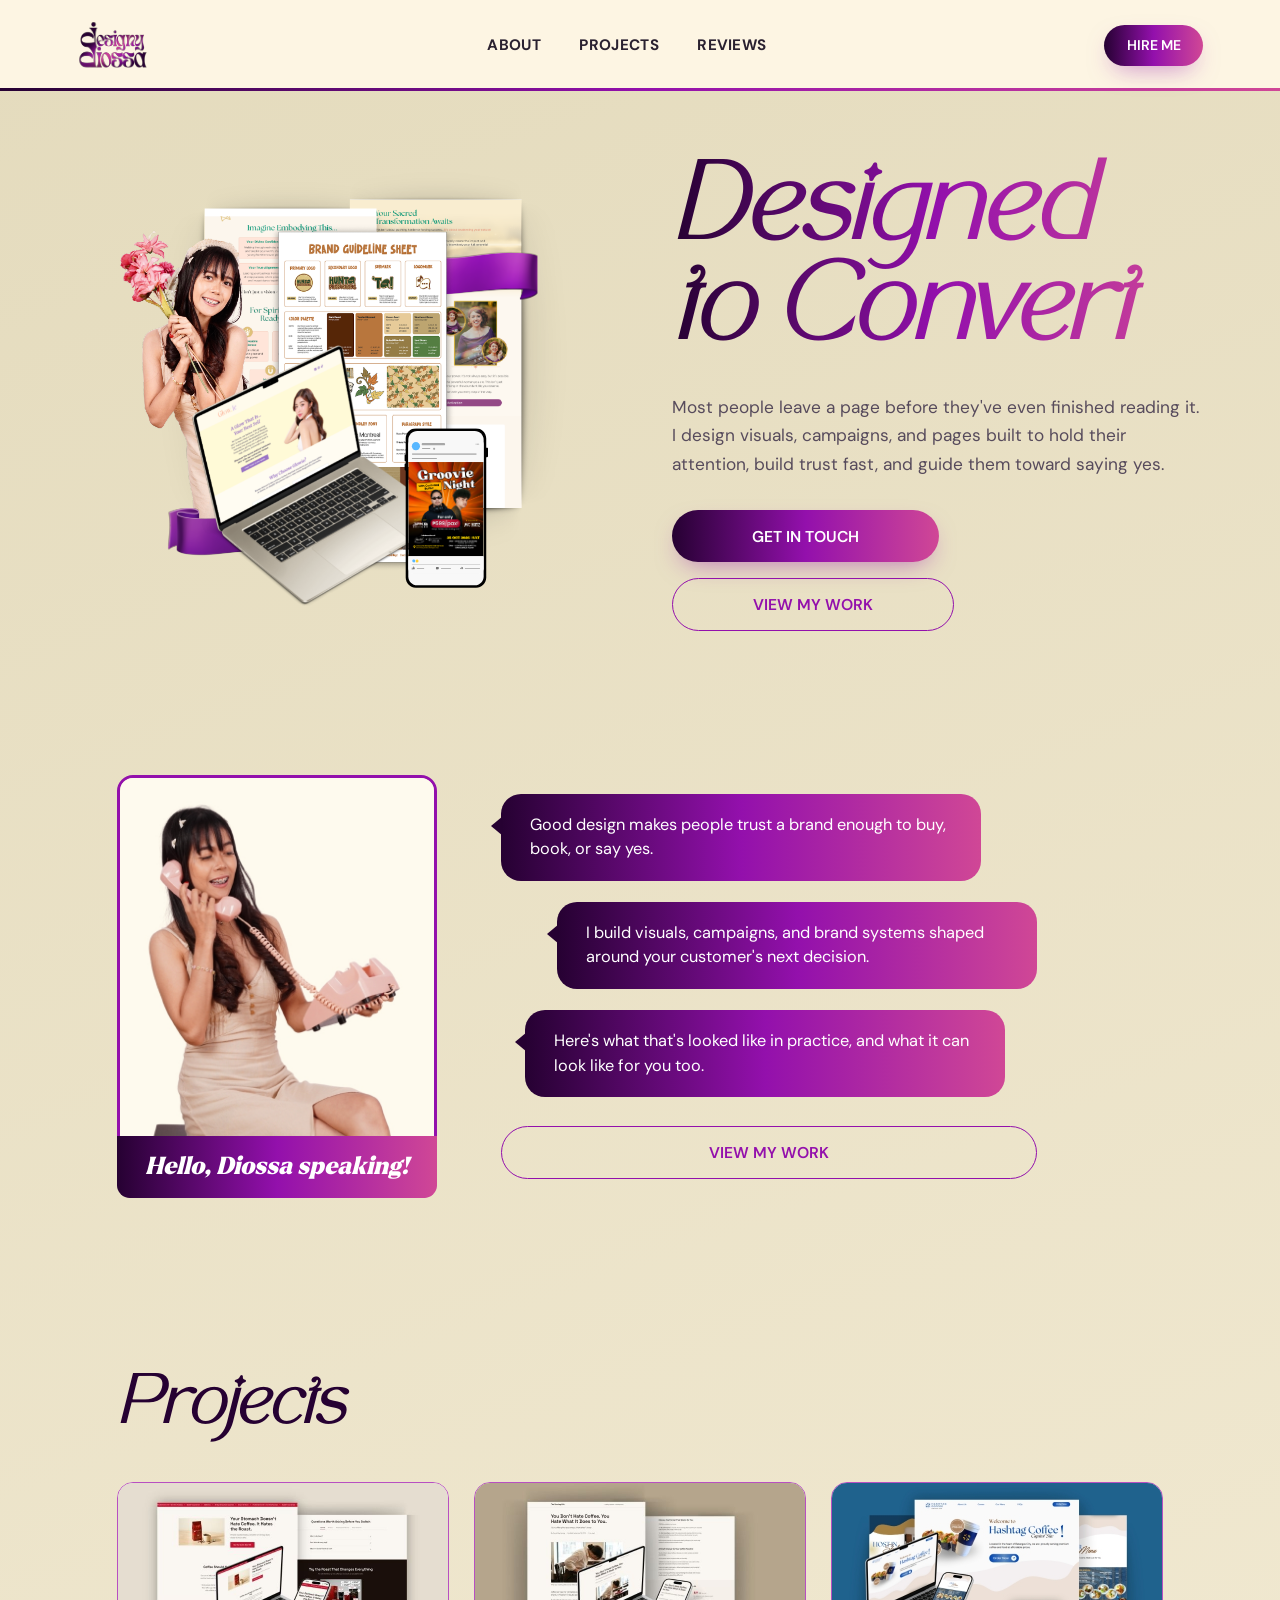
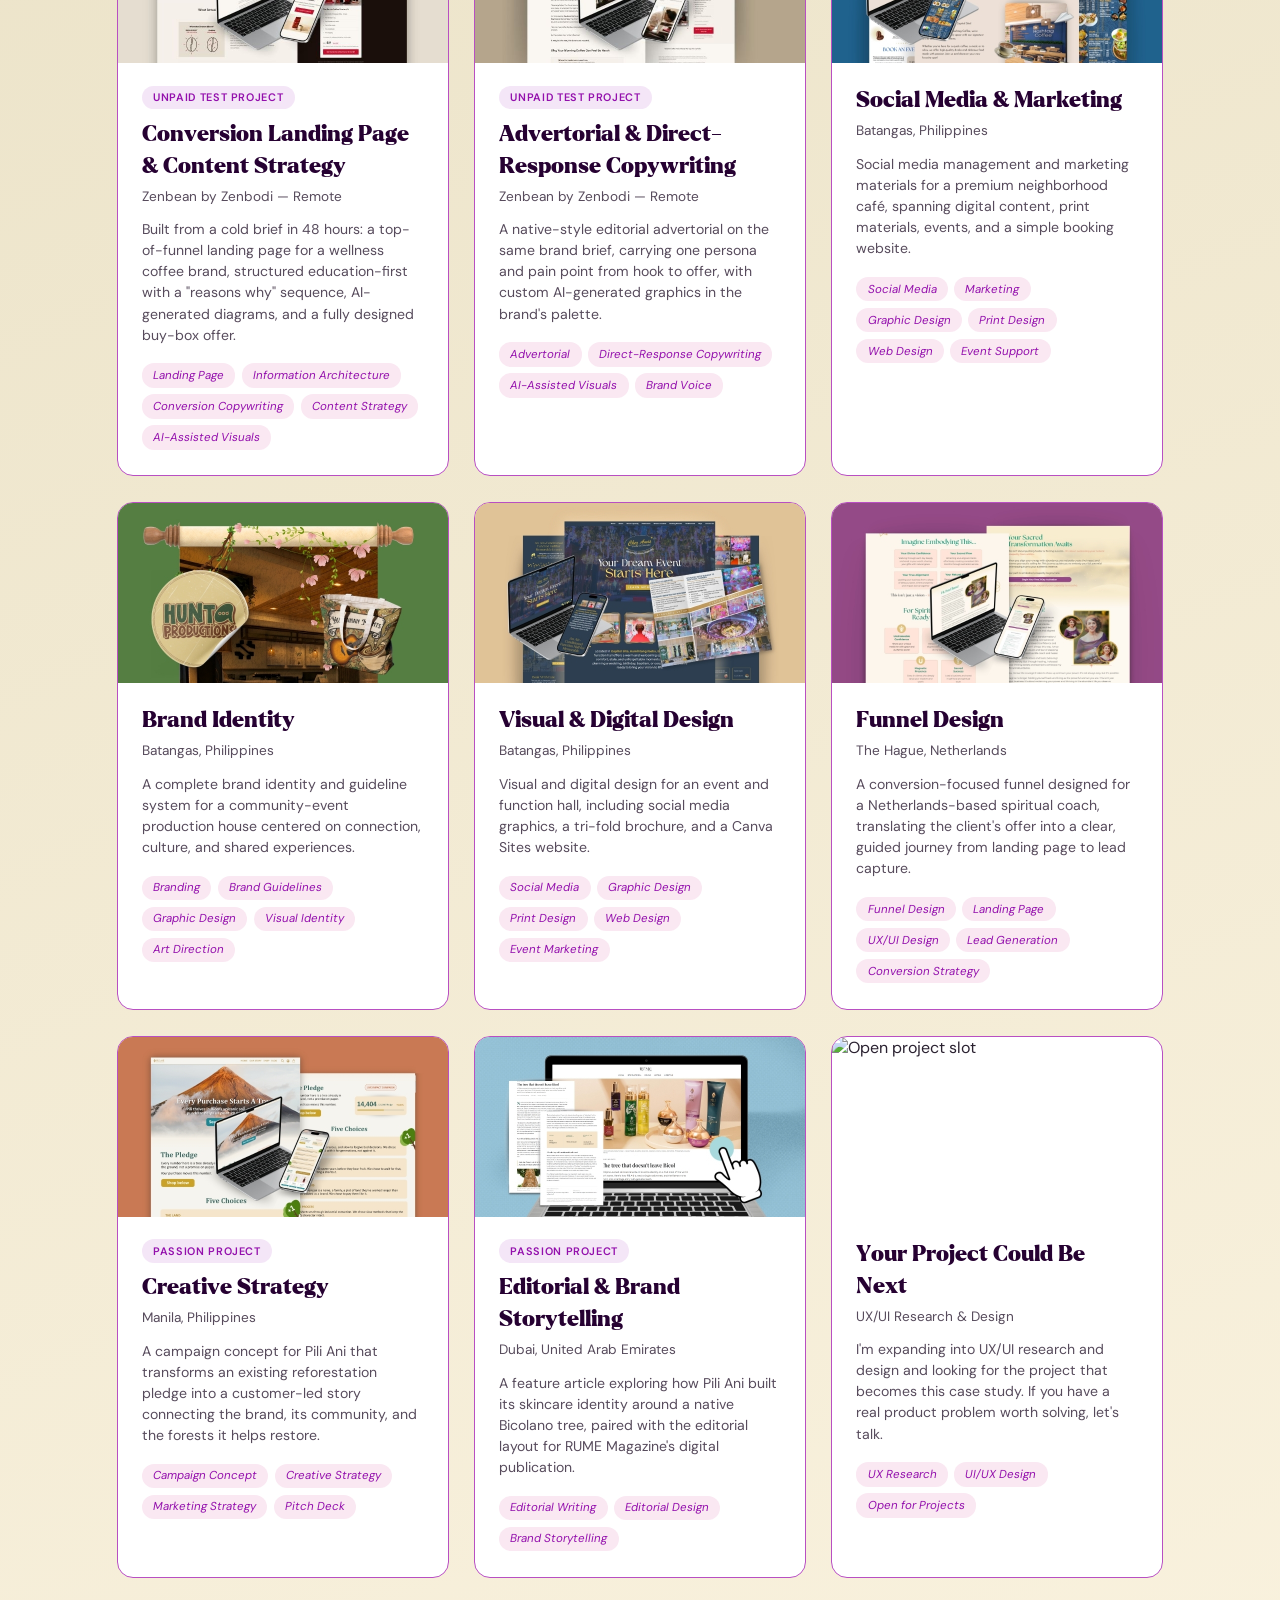
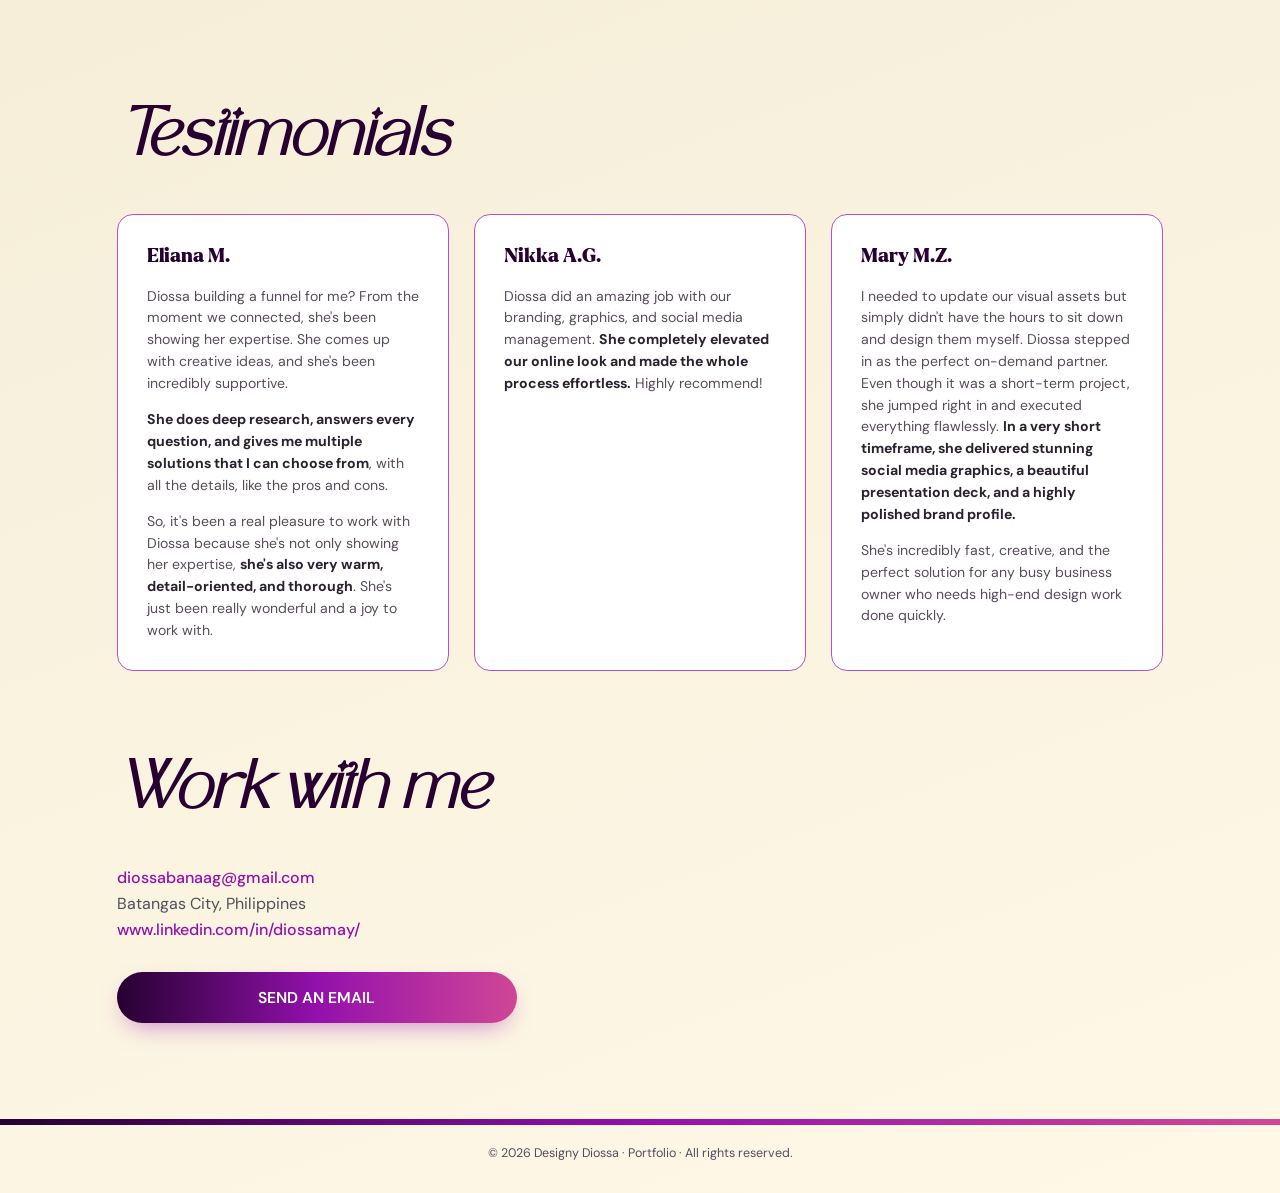
==== commit ef2a520f: "Change project tags from 'Paid' to 'Unpaid'" ====
--- a/index.html
+++ b/index.html
@@ -69,7 +69,7 @@
   <a class="project-card" href="/zenbean-tofu/" target="_blank" rel="noopener">
     <img src="assets/project7_thumb.jpg" alt="Zenbean landing page thumbnail">
     <div class="project-card-body">
-      <span class="passion-tag">Paid Test Project</span>
+      <span class="passion-tag">Unpaid Test Project</span>
       <h3>Conversion Landing Page &amp; Content Strategy</h3>
       <p class="project-loc">Zenbean by Zenbodi &mdash; Remote</p>
       <p class="project-desc">Built from a cold brief in 48 hours: a top-of-funnel landing page for a wellness coffee brand, structured education-first with a "reasons why" sequence, AI-generated diagrams, and a fully designed buy-box offer.</p>
@@ -83,7 +83,7 @@
   <a class="project-card" href="/zenbean-advertorial/" target="_blank" rel="noopener">
     <img src="assets/project8_thumb.jpg" alt="Zenbean advertorial thumbnail">
     <div class="project-card-body">
-      <span class="passion-tag">Paid Test Project</span>
+      <span class="passion-tag">Unpaid Test Project</span>
       <h3>Advertorial &amp; Direct-Response Copywriting</h3>
       <p class="project-loc">Zenbean by Zenbodi &mdash; Remote</p>
       <p class="project-desc">A native-style editorial advertorial on the same brand brief, carrying one persona and pain point from hook to offer, with custom AI-generated graphics in the brand's palette.</p>
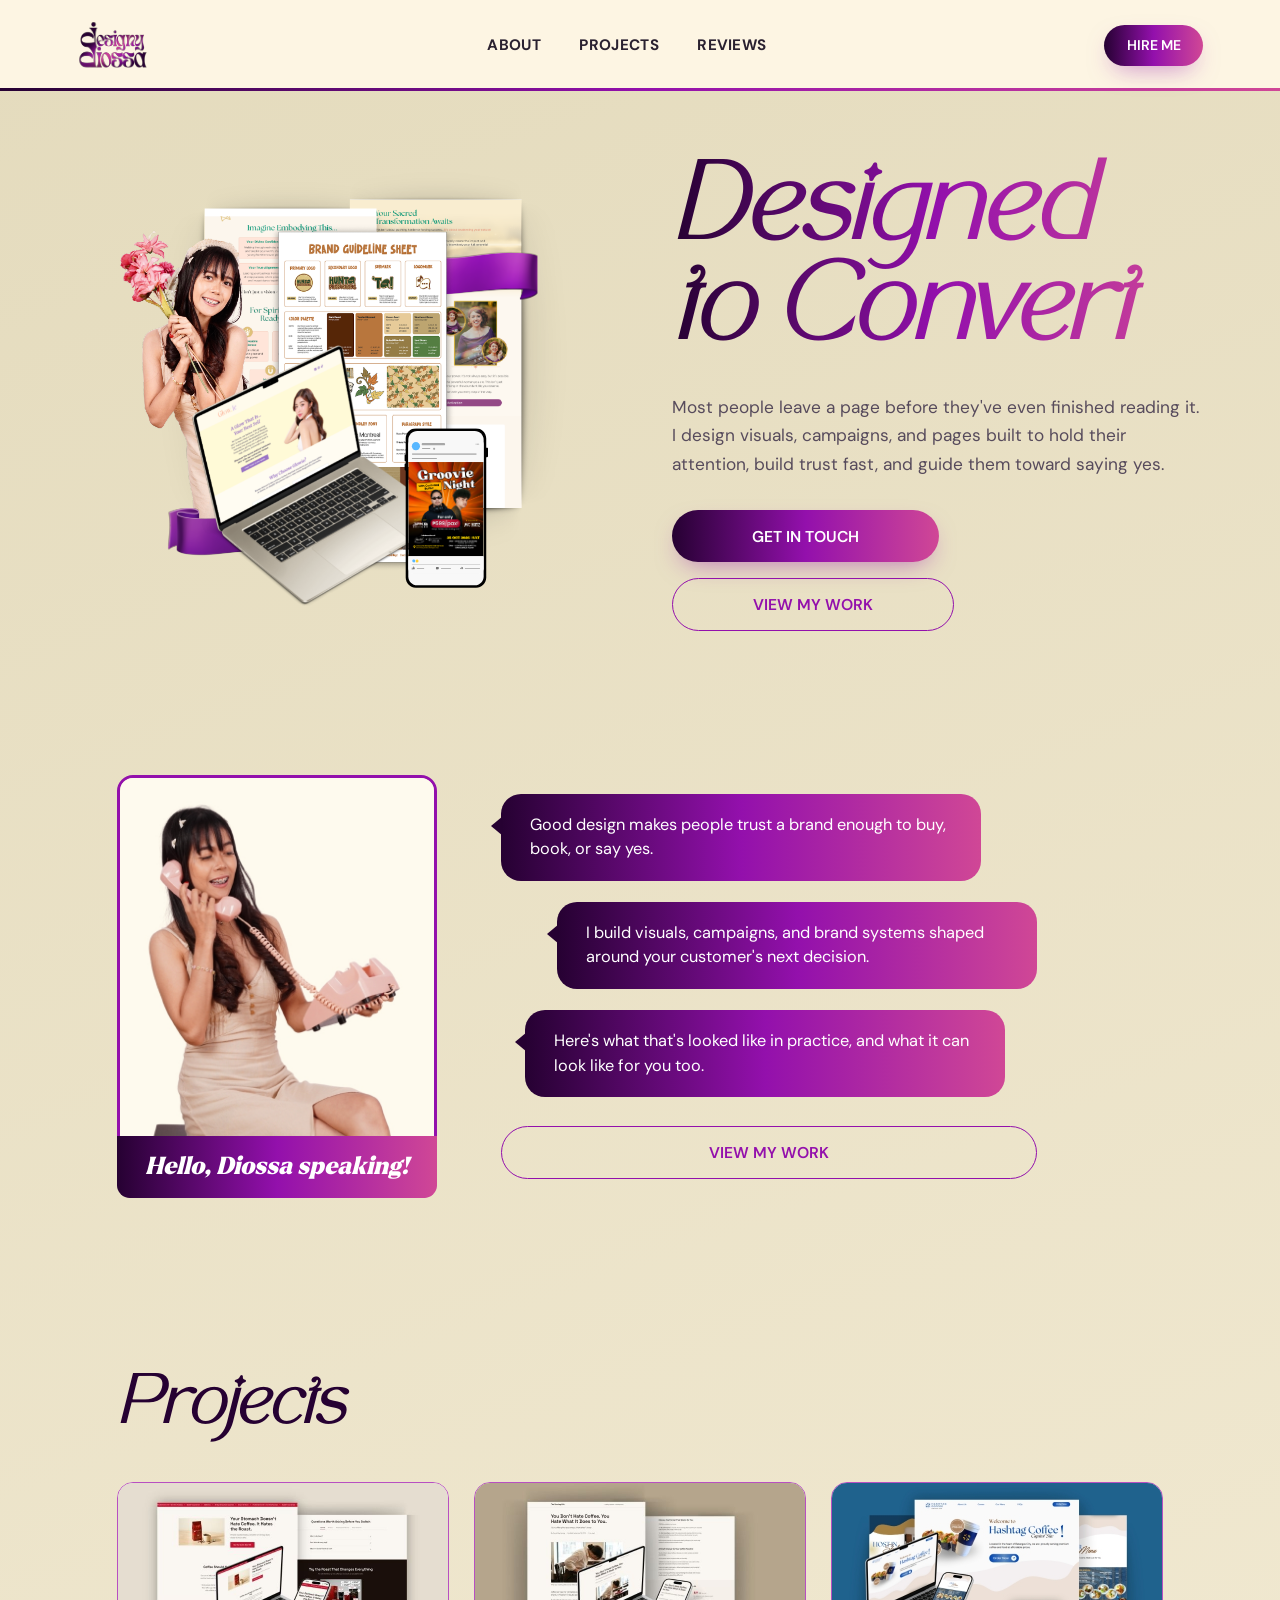
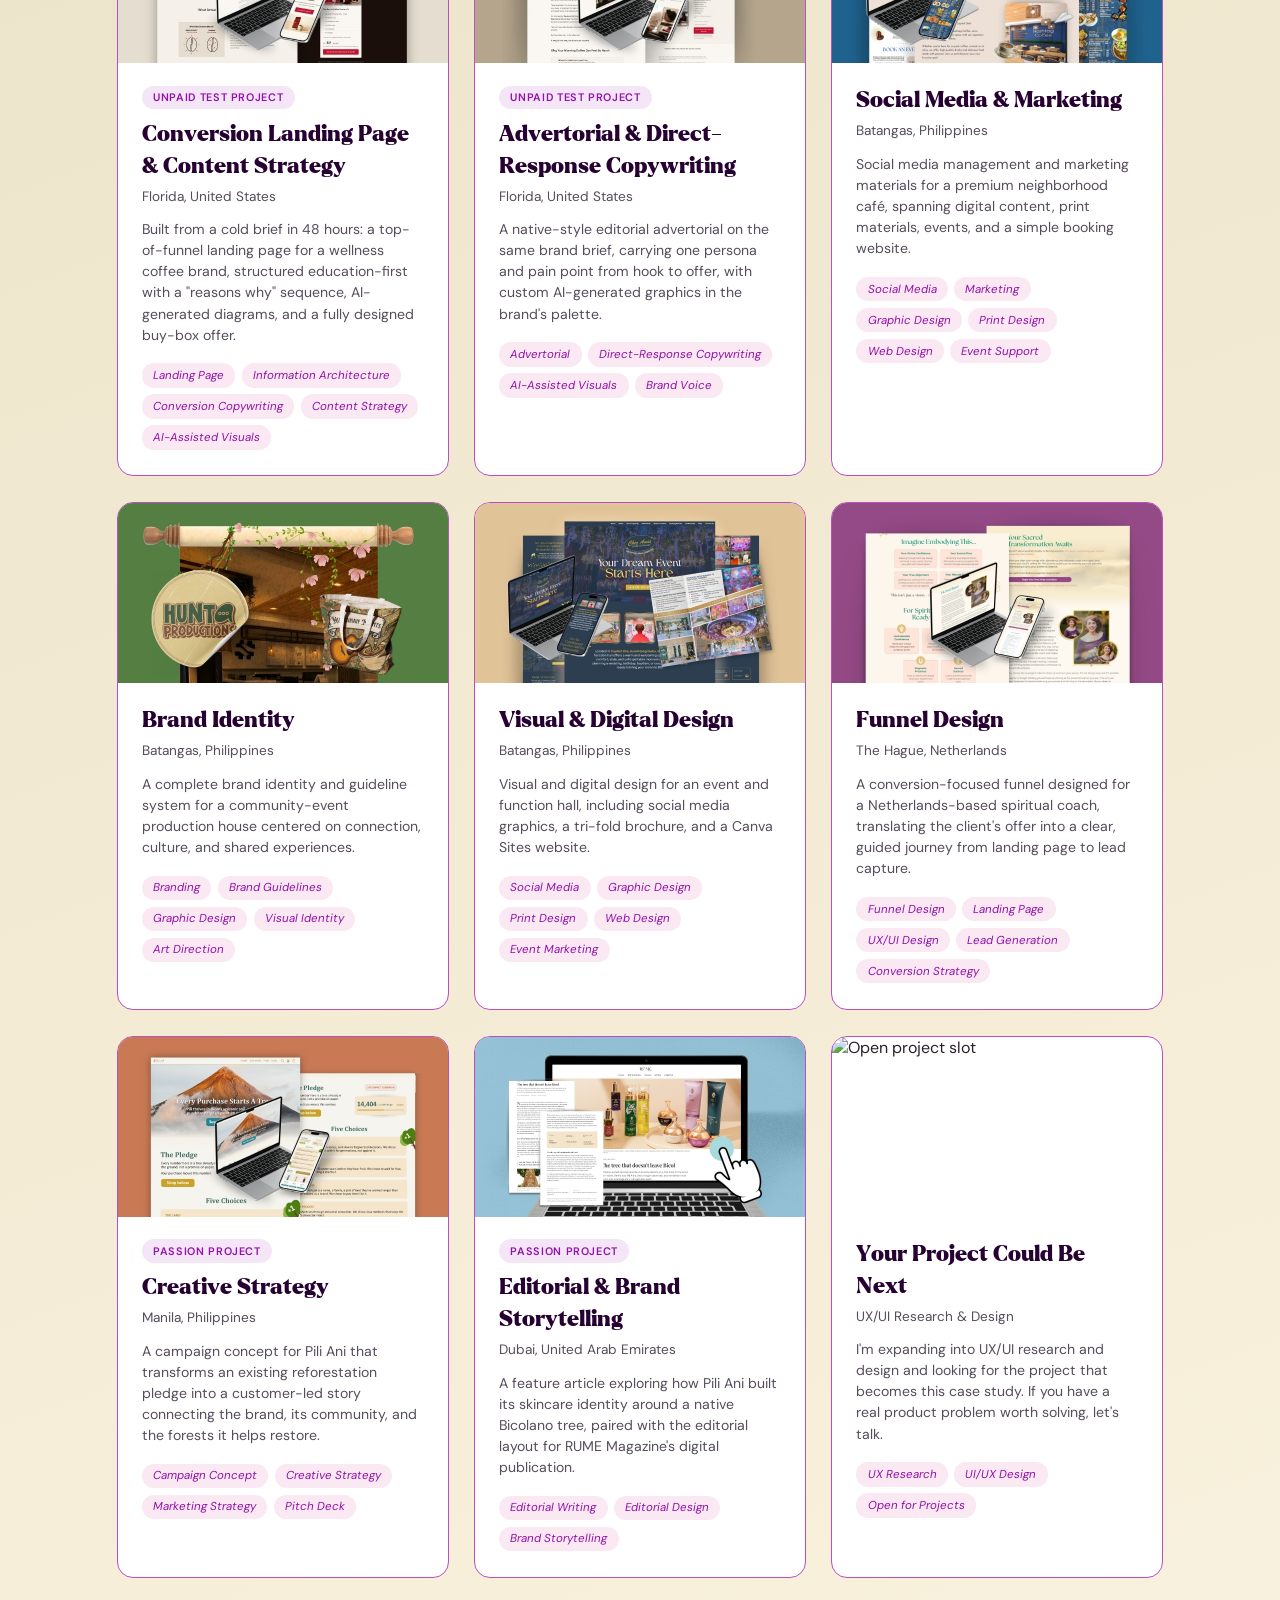
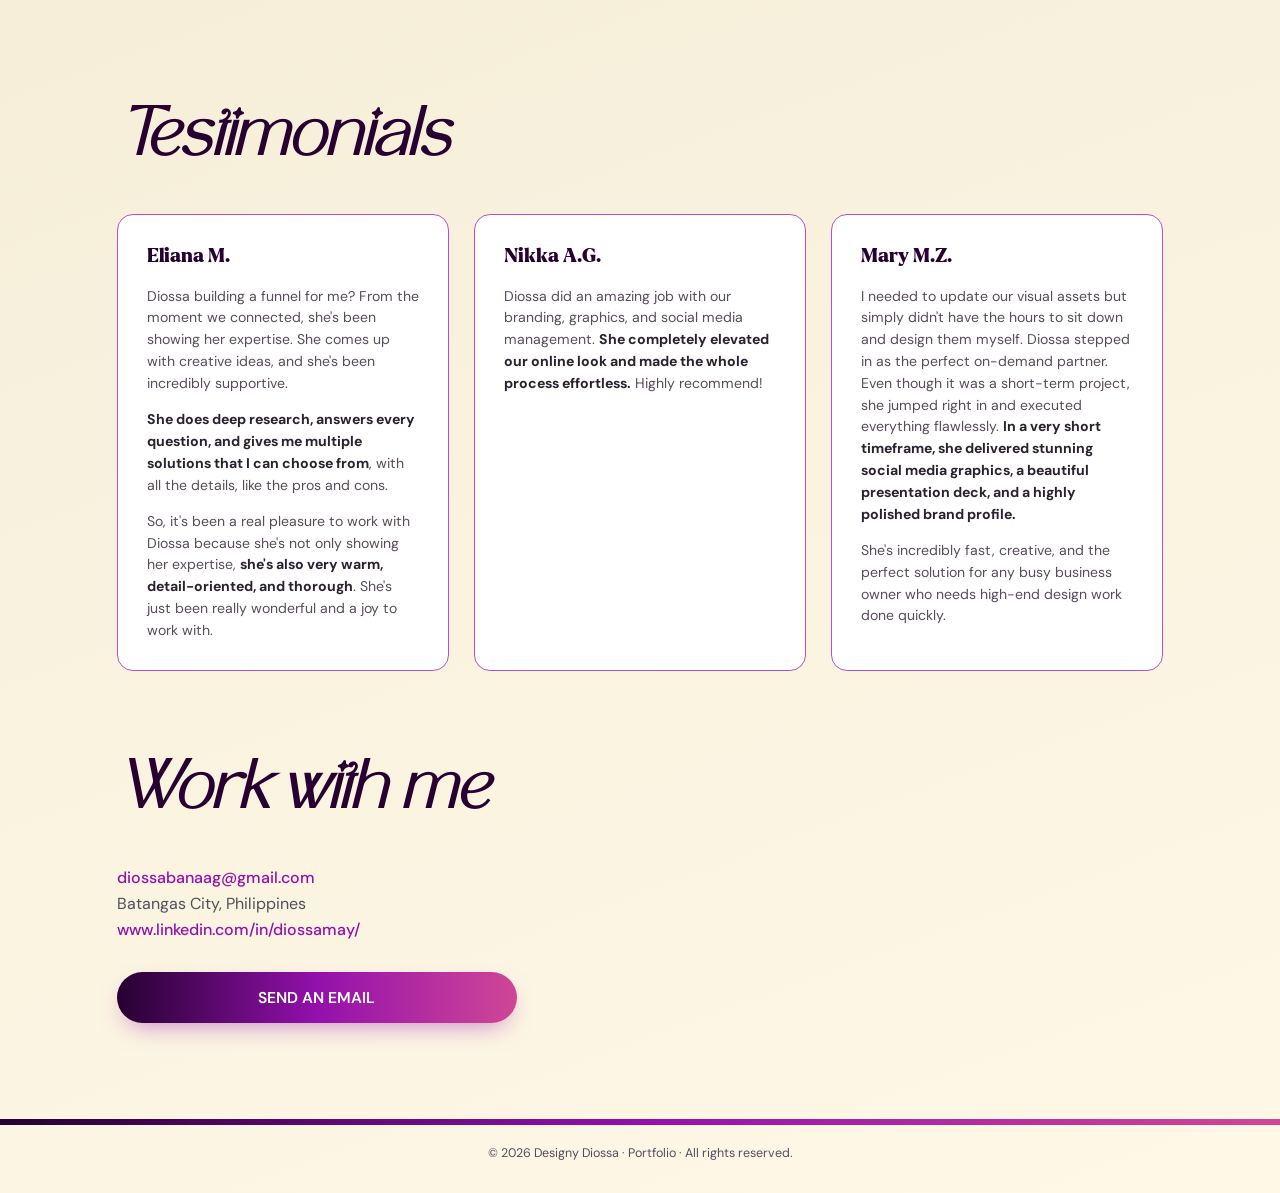
==== commit b185c561: "Update project location from 'Remote' to 'Florida, United States'" ====
--- a/index.html
+++ b/index.html
@@ -71,7 +71,7 @@
     <div class="project-card-body">
       <span class="passion-tag">Unpaid Test Project</span>
       <h3>Conversion Landing Page &amp; Content Strategy</h3>
-      <p class="project-loc">Zenbean by Zenbodi &mdash; Remote</p>
+      <p class="project-loc">Florida, United States</p>
       <p class="project-desc">Built from a cold brief in 48 hours: a top-of-funnel landing page for a wellness coffee brand, structured education-first with a "reasons why" sequence, AI-generated diagrams, and a fully designed buy-box offer.</p>
       <div class="tag-row">
         <span class="tag">Landing Page</span><span class="tag">Information Architecture</span><span class="tag">Conversion Copywriting</span>
@@ -85,7 +85,7 @@
     <div class="project-card-body">
       <span class="passion-tag">Unpaid Test Project</span>
       <h3>Advertorial &amp; Direct-Response Copywriting</h3>
-      <p class="project-loc">Zenbean by Zenbodi &mdash; Remote</p>
+      <p class="project-loc">Florida, United States</p>
       <p class="project-desc">A native-style editorial advertorial on the same brand brief, carrying one persona and pain point from hook to offer, with custom AI-generated graphics in the brand's palette.</p>
       <div class="tag-row">
         <span class="tag">Advertorial</span><span class="tag">Direct-Response Copywriting</span>
